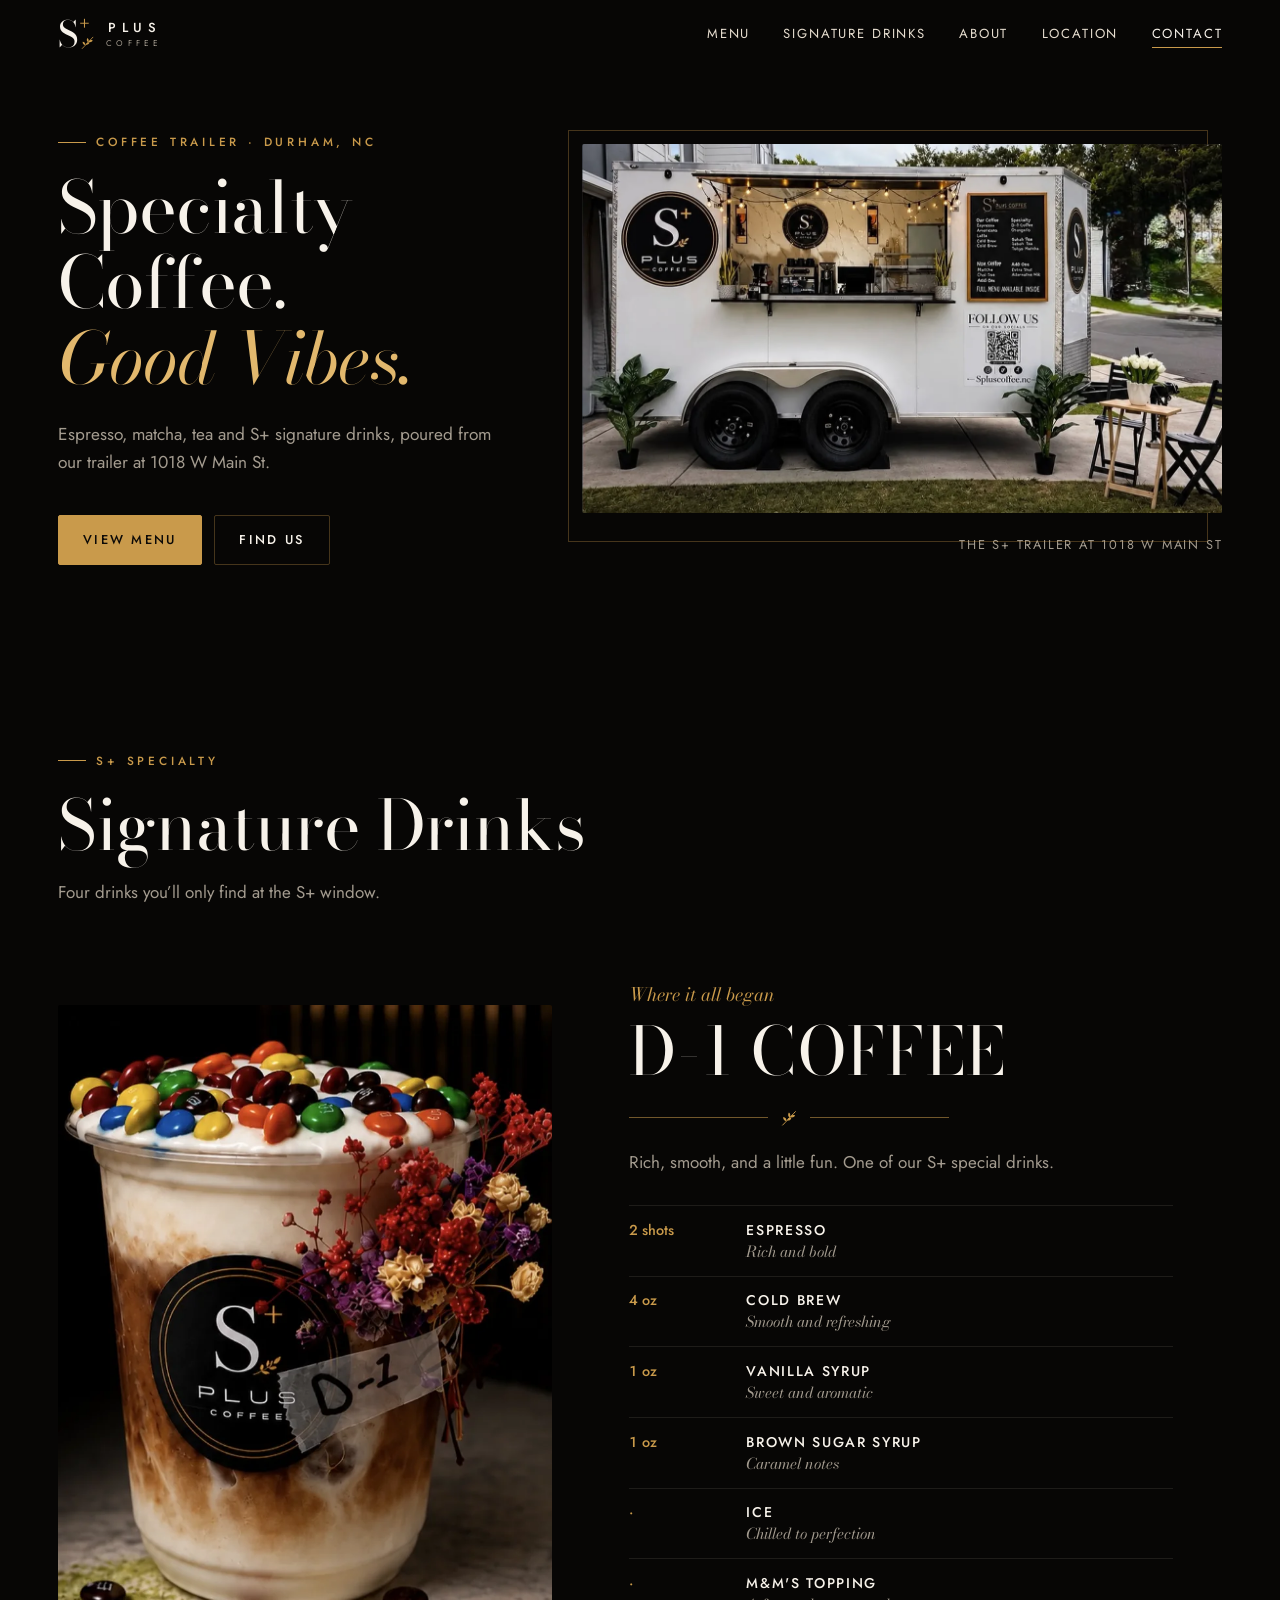
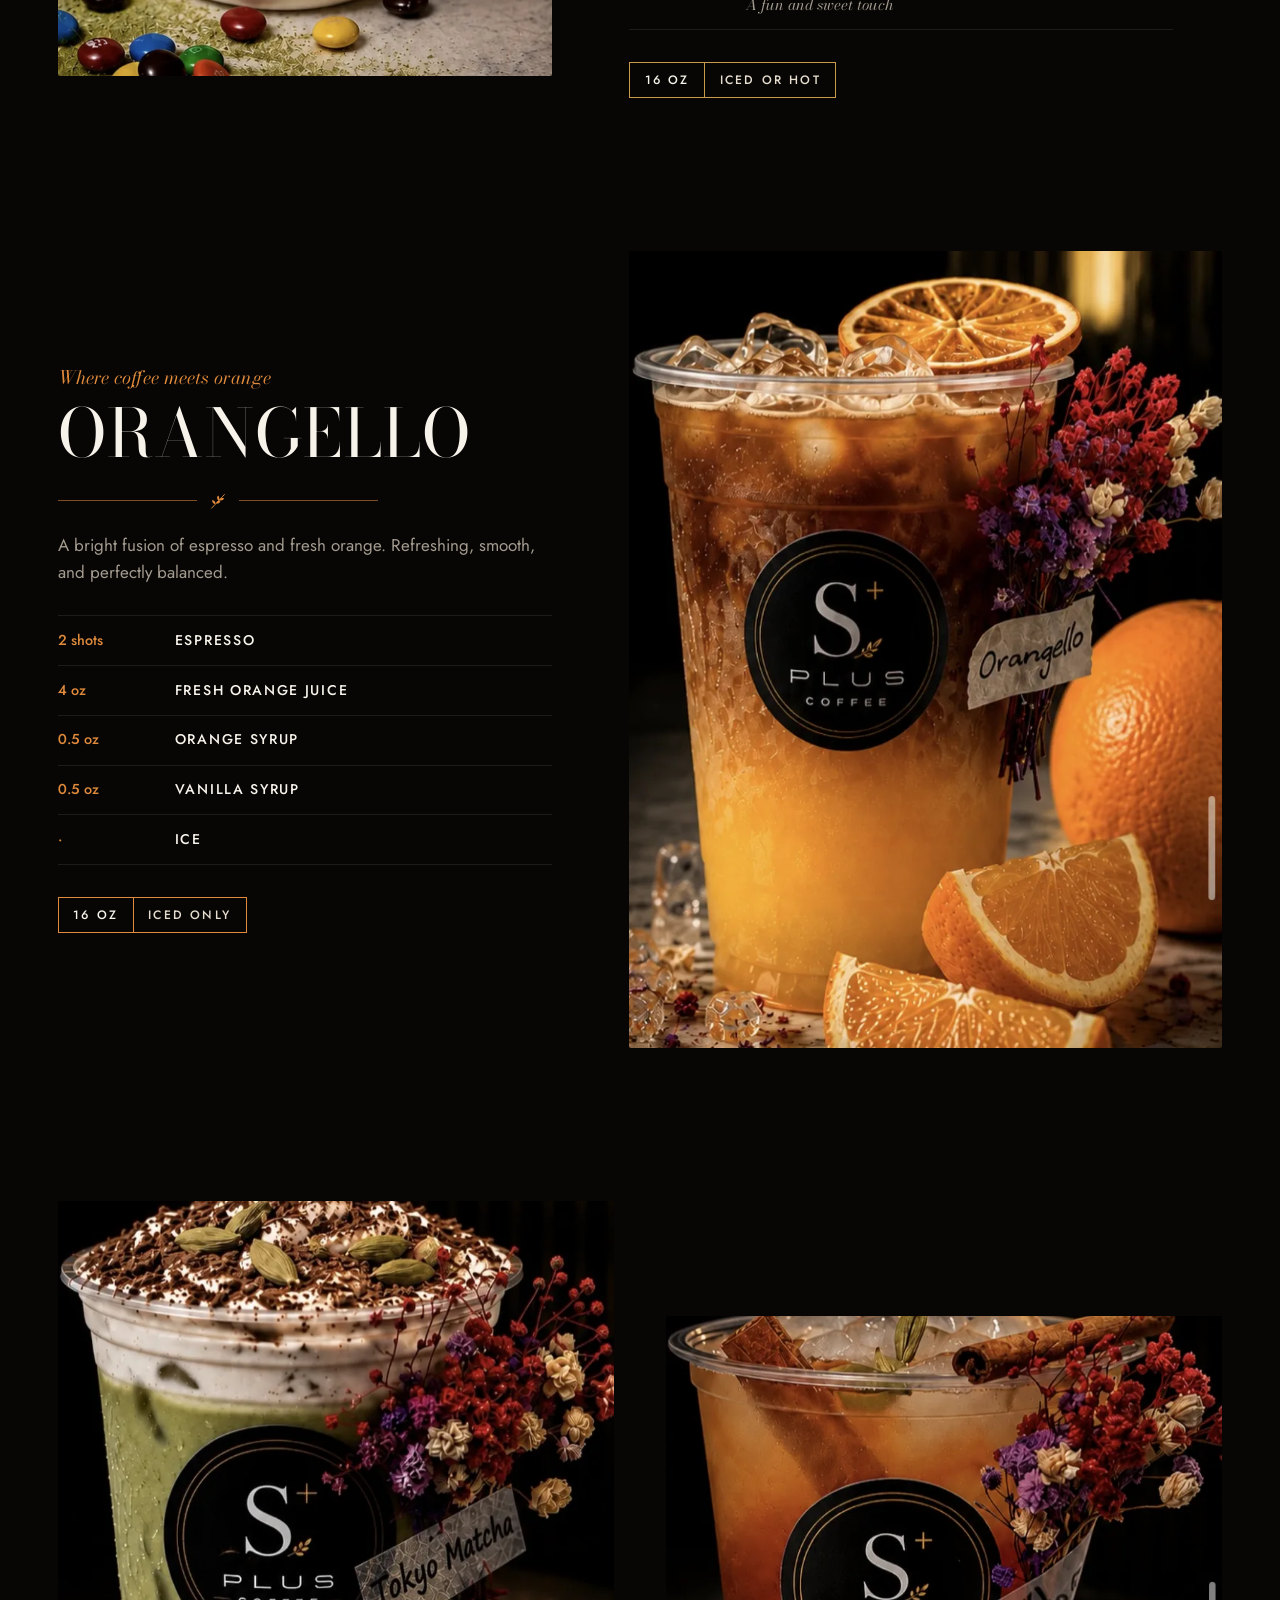
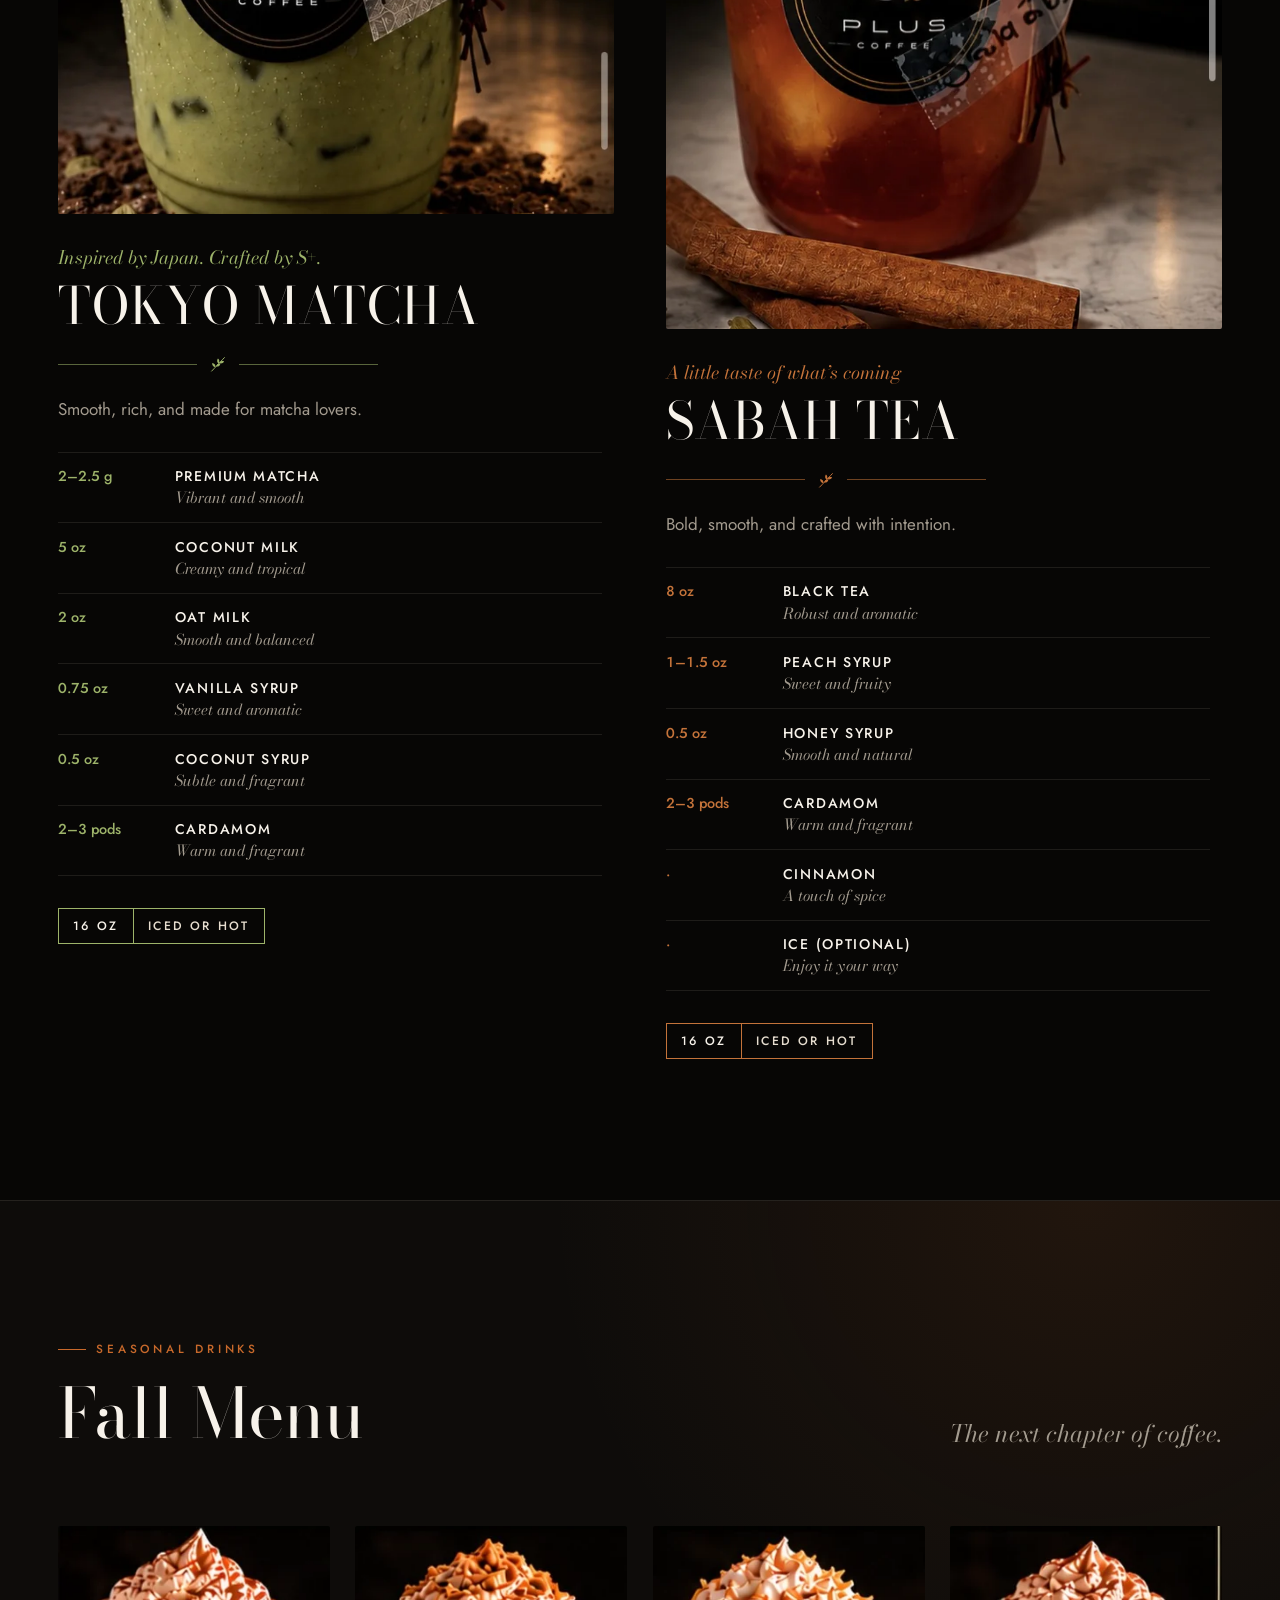
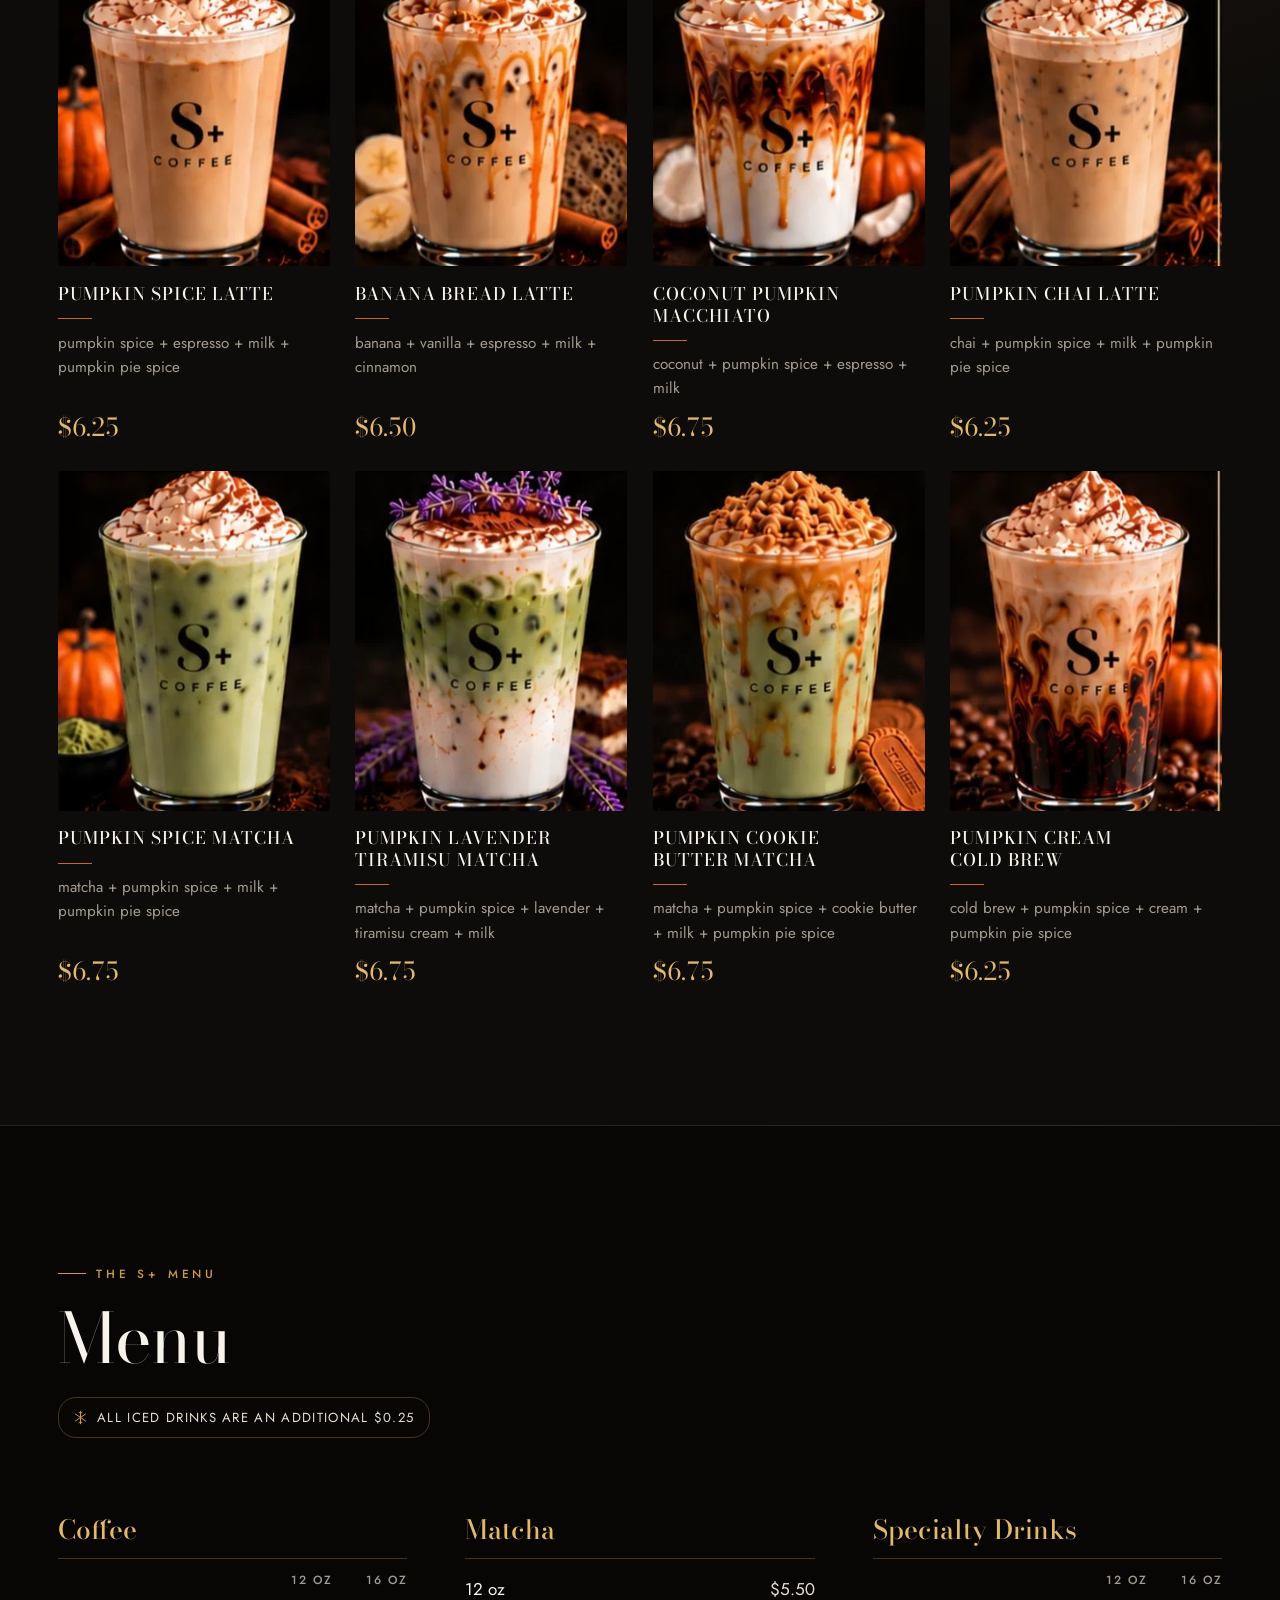
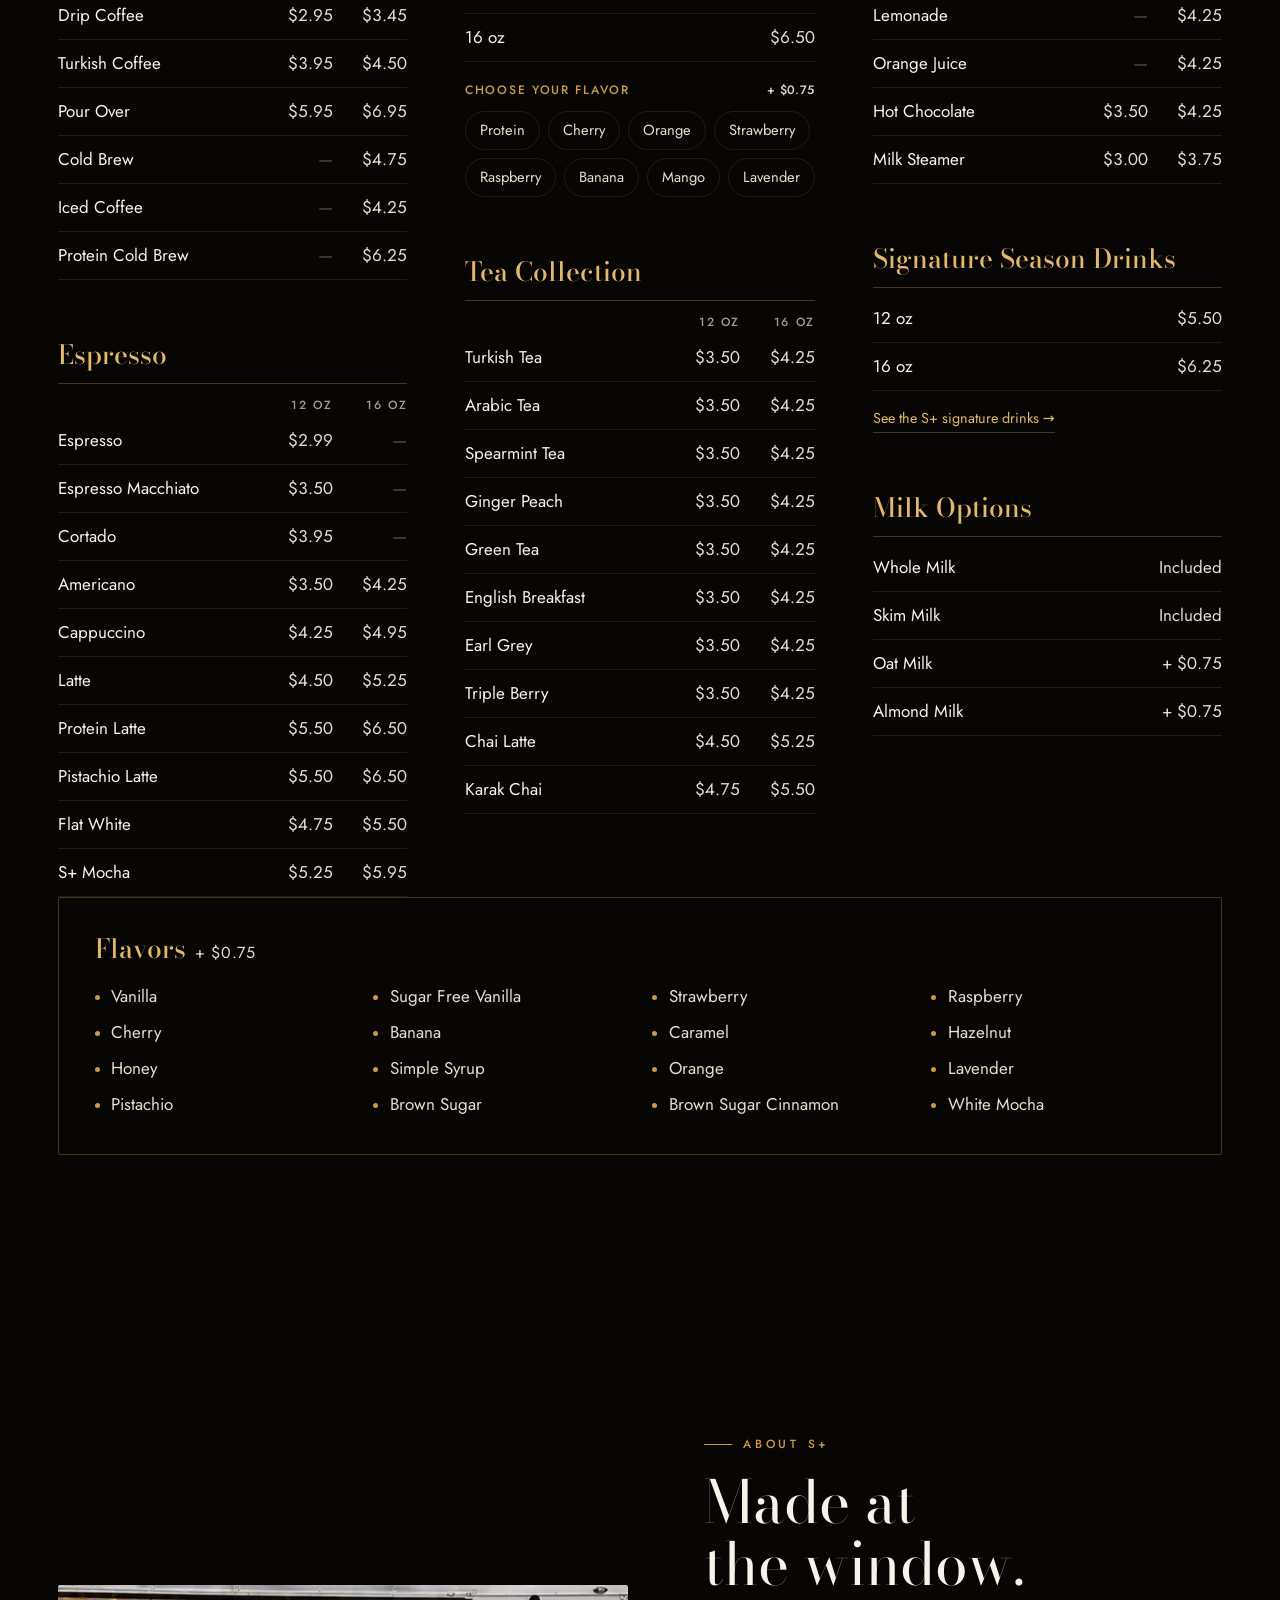
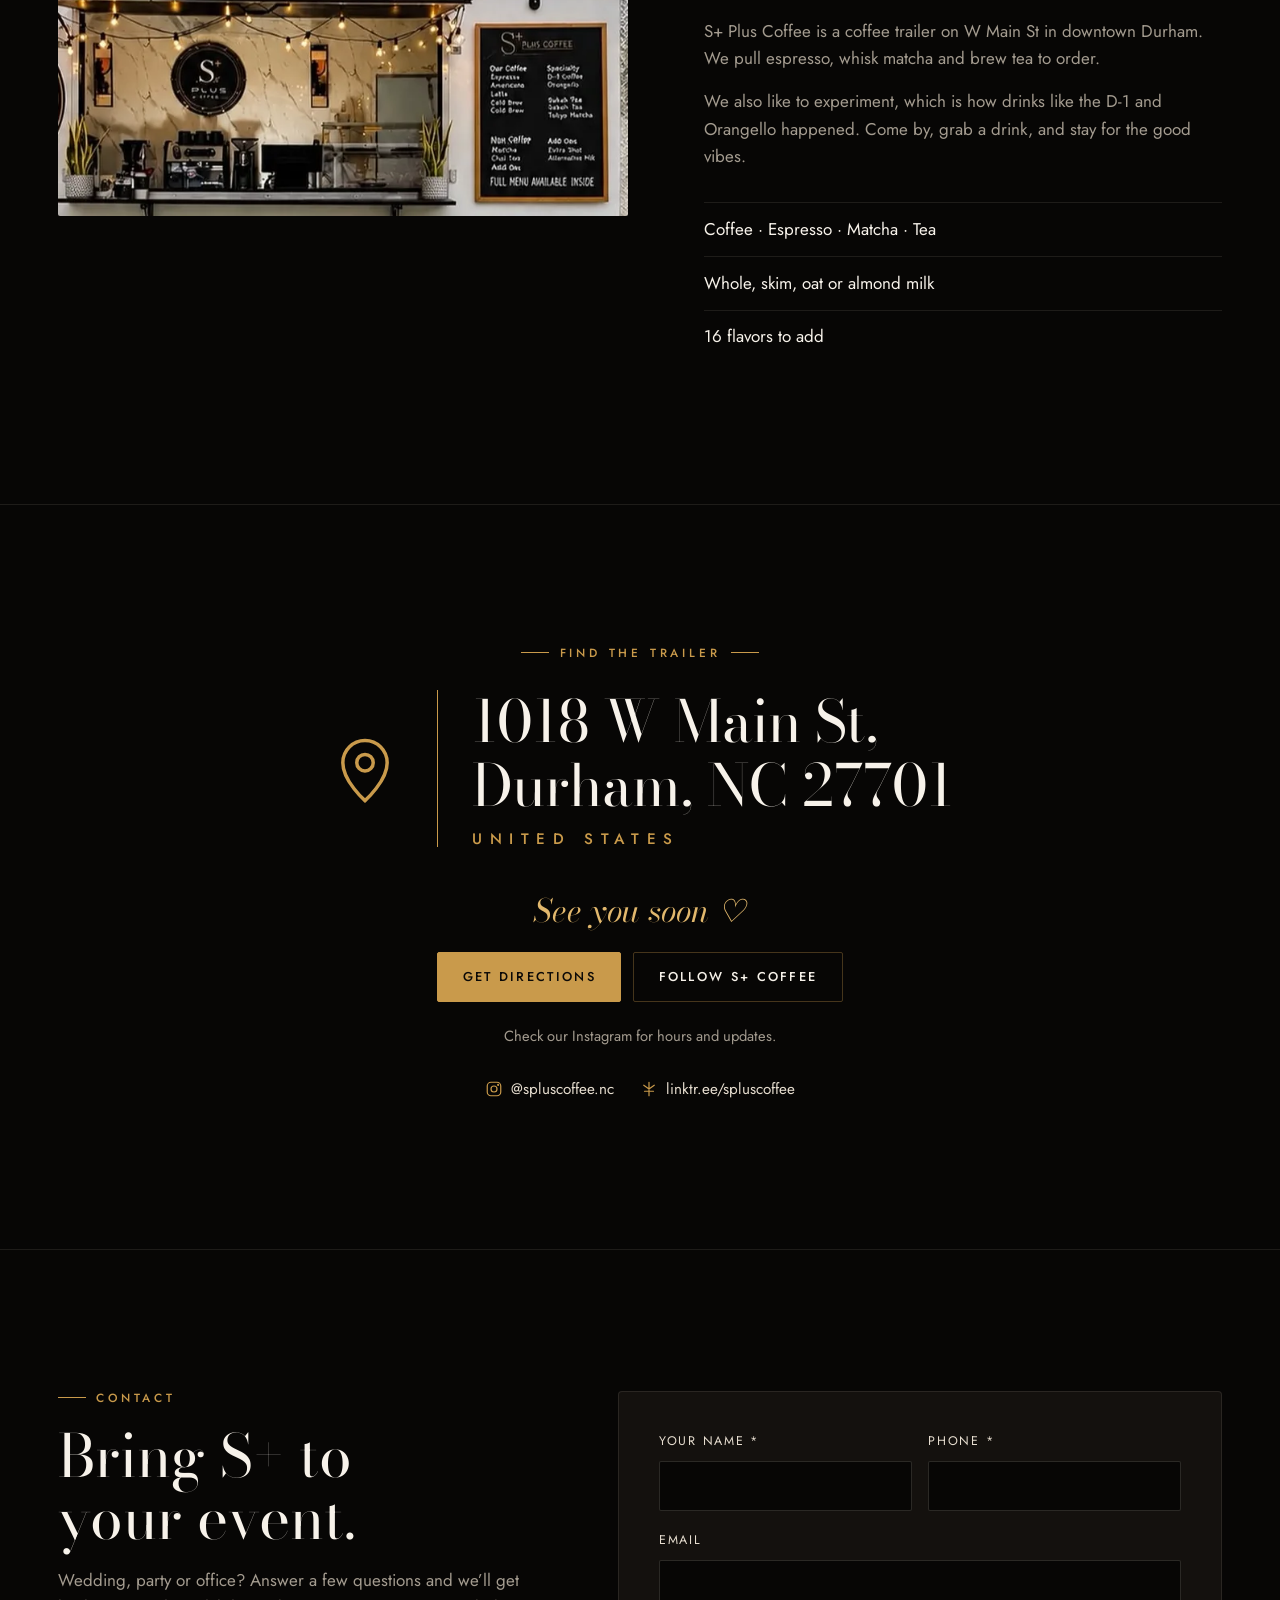
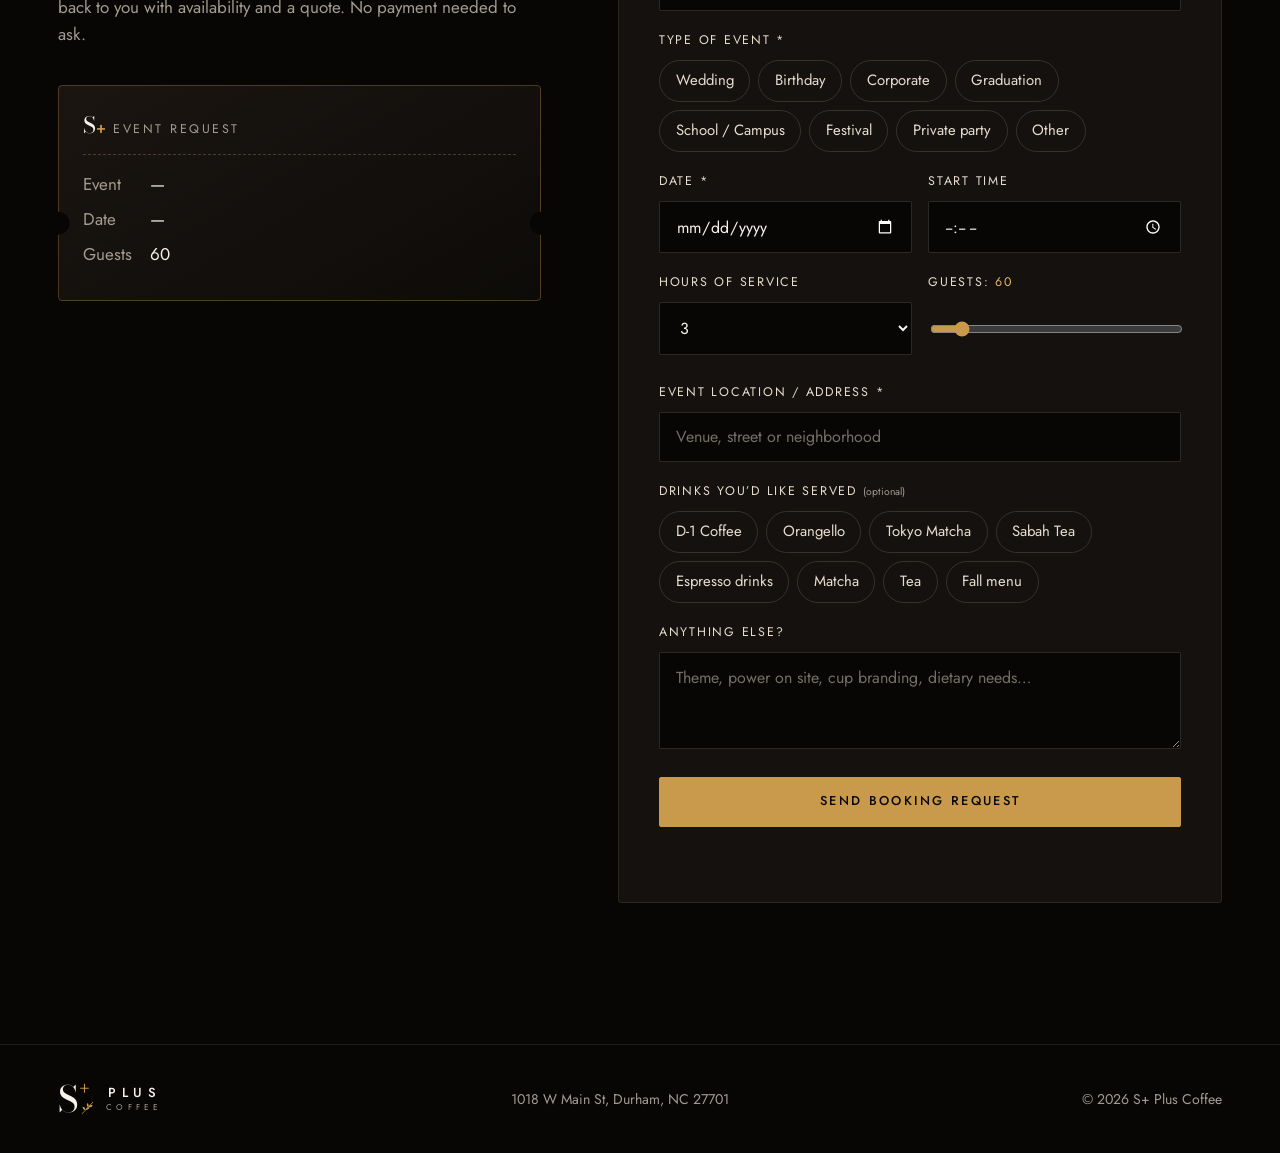
==== index.html @ cacea965 "Redesign around the real S+ brand: trailer photo, real menu and drinks - Replace the 3D truck with t" ====
<!doctype html>
<html lang="en">
<head>
  <meta charset="utf-8">
  <meta name="viewport" content="width=device-width, initial-scale=1, viewport-fit=cover">
  <title>S+ Plus Coffee</title>
  <meta name="description" content="S+ Plus Coffee: a specialty coffee trailer at 1018 W Main St, Durham, NC. Espresso, matcha, tea, S+ signature drinks and the Fall Menu.">
  <meta name="theme-color" content="#070605">
  <meta property="og:title" content="S+ Plus Coffee · Durham, NC">
  <meta property="og:description" content="Specialty coffee and good vibes from the S+ trailer at 1018 W Main St, Durham.">
  <meta property="og:image" content="assets/img/trailer.webp">
  <link rel="icon" href="assets/favicon.svg" type="image/svg+xml">
  <link rel="preconnect" href="https://fonts.googleapis.com">
  <link rel="preconnect" href="https://fonts.gstatic.com" crossorigin>
  <link href="https://fonts.googleapis.com/css2?family=Bodoni+Moda:ital,opsz,wght@0,6..96,400;0,6..96,500;0,6..96,600;1,6..96,400&family=Jost:wght@300;400;500;600&display=swap" rel="stylesheet">
  <link rel="preload" as="image" href="assets/img/trailer.webp" fetchpriority="high">
  <link rel="stylesheet" href="css/styles.css">
</head>
<body>
  <a class="skip" href="#menu">Skip to menu</a>

  <header class="nav" id="nav">
    <a class="logo" href="#top" aria-label="S+ Plus Coffee, back to top">
      <span class="logo-mark" aria-hidden="true">S<span class="logo-plus">+</span><svg class="logo-leaf" viewBox="0 0 24 24"><use href="#leaf"/></svg></span>
      <span class="logo-words" aria-hidden="true"><span class="logo-plusword">Plus</span><span class="logo-coffee">Coffee</span></span>
    </a>
    <nav class="nav-links" id="navLinks" aria-label="Main">
      <a href="#menu">Menu</a>
      <a href="#signature">Signature Drinks</a>
      <a href="#about">About</a>
      <a href="#location">Location</a>
      <a href="#contact">Contact</a>
    </nav>
    <button class="nav-toggle" id="navToggle" aria-label="Open navigation" aria-expanded="false" aria-controls="navLinks"><span></span><span></span></button>
  </header>

  <main id="top">
    <!-- HERO: the real S+ trailer -->
    <section class="hero">
      <div class="hero-copy">
        <p class="eyebrow">Coffee trailer · Durham, NC</p>
        <h1>Specialty Coffee.<br><em>Good Vibes.</em></h1>
        <p class="lede">Espresso, matcha, tea and S+ signature drinks, poured from our trailer at 1018 W Main St.</p>
        <div class="cta-row">
          <a class="btn btn-gold" href="#menu">View menu</a>
          <a class="btn btn-line" href="#location">Find us</a>
        </div>
      </div>
      <figure class="hero-media">
        <img src="assets/img/trailer.webp" width="1309" height="754" fetchpriority="high" decoding="async"
             alt="The white S+ Plus Coffee trailer with its serving window open, string lights, an espresso machine and a chalkboard menu">
        <figcaption>The S+ trailer at 1018 W Main St</figcaption>
      </figure>
    </section>

    <!-- SIGNATURE DRINKS -->
    <section class="section" id="signature">
      <header class="section-head">
        <p class="eyebrow">S+ specialty</p>
        <h2>Signature Drinks</h2>
        <p class="section-sub">Four drinks you’ll only find at the S+ window.</p>
      </header>
      <div class="features" id="signatureList"></div>
    </section>

    <!-- FALL MENU -->
    <section class="section section-fall" id="fall">
      <header class="section-head fall-head">
        <div>
          <p class="eyebrow" id="fallKicker"></p>
          <h2 id="fallTitle"></h2>
        </div>
        <p class="fall-line" id="fallLine"></p>
      </header>
      <div class="fall-grid" id="fallGrid"></div>
    </section>

    <!-- FULL MENU -->
    <section class="section" id="menu">
      <header class="section-head">
        <p class="eyebrow">The S+ menu</p>
        <h2>Menu</h2>
        <p class="menu-note" id="menuNote"></p>
      </header>
      <div class="menu-grid" id="menuGrid"></div>
      <div class="flavors" id="flavors"></div>
    </section>

    <!-- ABOUT -->
    <section class="section about" id="about">
      <figure class="about-media">
        <img src="assets/img/trailer-window.webp" width="708" height="287" loading="lazy" decoding="async"
             alt="Inside the S+ serving window: espresso machine, grinders and the chalkboard menu">
      </figure>
      <div class="about-copy">
        <p class="eyebrow">About S+</p>
        <h2>Made at the window.</h2>
        <p>S+ Plus Coffee is a coffee trailer on W Main St in downtown Durham. We pull espresso, whisk matcha and brew tea to order.</p>
        <p>We also like to experiment, which is how drinks like the D-1 and Orangello happened. Come by, grab a drink, and stay for the good vibes.</p>
        <ul class="about-facts">
          <li><b>Coffee · Espresso · Matcha · Tea</b></li>
          <li><b>Whole, skim, oat or almond milk</b></li>
          <li><b>16 flavors to add</b></li>
        </ul>
      </div>
    </section>

    <!-- LOCATION -->
    <section class="section location" id="location">
      <p class="eyebrow">Find the trailer</p>
      <div class="address-block">
        <svg class="pin" viewBox="0 0 24 24" aria-hidden="true"><path d="M12 22s7-6.2 7-12a7 7 0 1 0-14 0c0 5.8 7 12 7 12z"/><circle cx="12" cy="10" r="2.6"/></svg>
        <address>
          <span class="addr-street" id="addrStreet"></span>
          <span class="addr-city" id="addrCity"></span>
          <span class="addr-country" id="addrCountry"></span>
        </address>
      </div>
      <p class="see-you">See you soon <span aria-hidden="true">♡</span></p>
      <div class="cta-row cta-center">
        <a class="btn btn-gold" id="directionsBtn" href="#" target="_blank" rel="noopener">Get directions</a>
        <a class="btn btn-line" id="followBtn" href="#" target="_blank" rel="noopener">Follow S+ Coffee</a>
      </div>
      <p class="location-note">Check our Instagram for hours and updates.</p>
      <div class="socials" id="socials"></div>
    </section>

    <!-- CONTACT / EVENT BOOKING -->
    <section class="section" id="contact">
      <div class="book-wrap">
        <div class="book-intro">
          <p class="eyebrow">Contact</p>
          <h2>Bring S+ to your event.</h2>
          <p class="section-sub">Wedding, party or office? Answer a few questions and we’ll get back to you with availability and a quote. No payment needed to ask.</p>
          <div class="ticket" id="ticket" aria-live="polite">
            <div class="ticket-top"><span class="ticket-mark">S<span>+</span></span> Event request</div>
            <dl>
              <dt>Event</dt><dd data-t="type">—</dd>
              <dt>Date</dt><dd data-t="date">—</dd>
              <dt>Guests</dt><dd data-t="guests">—</dd>
            </dl>
            <div class="ticket-cups" data-t="cups"></div>
          </div>
        </div>

        <form class="book-form" id="bookForm" novalidate>
          <div class="field-row">
            <label class="field"><span>Your name *</span><input id="f-name" name="name" required autocomplete="name"></label>
            <label class="field"><span>Phone *</span><input id="f-phone" name="phone" type="tel" required autocomplete="tel"></label>
          </div>
          <label class="field"><span>Email</span><input id="f-email" name="email" type="email" autocomplete="email"></label>

          <fieldset class="field">
            <legend>Type of event *</legend>
            <div class="chips" id="eventTypes"></div>
          </fieldset>

          <div class="field-row">
            <label class="field"><span>Date *</span><input id="f-date" name="date" type="date" required></label>
            <label class="field"><span>Start time</span><input id="f-time" name="time" type="time"></label>
          </div>
          <div class="field-row">
            <label class="field"><span>Hours of service</span>
              <select id="f-hours" name="hours"><option>2</option><option selected>3</option><option>4</option><option>5+</option></select>
            </label>
            <label class="field"><span>Guests: <output id="guestsOut">60</output></span>
              <input name="guests" type="range" min="10" max="500" step="10" value="60" id="guests">
            </label>
          </div>
          <label class="field"><span>Event location / address *</span><input id="f-location" name="location" required placeholder="Venue, street or neighborhood"></label>

          <fieldset class="field">
            <legend>Drinks you’d like served <small>(optional)</small></legend>
            <div class="chips" id="drinkChips"></div>
          </fieldset>

          <label class="field"><span>Anything else?</span><textarea id="f-notes" name="notes" rows="3" placeholder="Theme, power on site, cup branding, dietary needs…"></textarea></label>

          <button class="btn btn-gold btn-wide" type="submit" id="submitBtn">Send booking request</button>
          <p class="form-note" id="formNote"></p>
        </form>
      </div>
    </section>
  </main>

  <footer class="footer">
    <a class="logo" href="#top" aria-label="S+ Plus Coffee, back to top">
      <span class="logo-mark" aria-hidden="true">S<span class="logo-plus">+</span><svg class="logo-leaf" viewBox="0 0 24 24"><use href="#leaf"/></svg></span>
      <span class="logo-words" aria-hidden="true"><span class="logo-plusword">Plus</span><span class="logo-coffee">Coffee</span></span>
    </a>
    <p id="footerAddr"></p>
    <p>© <span id="year"></span> S+ Plus Coffee</p>
  </footer>

  <!-- Shared leaf sprig used by the logo -->
  <svg width="0" height="0" style="position:absolute" aria-hidden="true">
    <symbol id="leaf" viewBox="0 0 24 24">
      <path d="M3.5 21.5C8 17 12 12.5 20.5 3.5" fill="none" stroke="currentColor" stroke-width="1.3" stroke-linecap="round"/>
      <path d="M8.6 16.2c-3.1-.4-4.6-2.9-4.4-5.6 2.9.2 4.6 2.6 4.4 5.6z"/>
      <path d="M9.4 15.4c.6-3 3.2-4.3 5.8-3.8-.5 2.8-3 4.3-5.8 3.8z"/>
      <path d="M12.8 11.6c-2.4-1.9-2.5-4.8-.9-6.9 2.2 1.7 2.5 4.6.9 6.9z"/>
      <path d="M13.6 10.8c1.4-2.7 4.3-3.3 6.6-2.1-1.3 2.5-4.2 3.3-6.6 2.1z"/>
    </symbol>
  </svg>

  <script type="module" src="js/app.js"></script>
</body>
</html>
---- css/styles.css ----
/* S+ Plus Coffee
   Layout: dark editorial one-pager. The real trailer leads; drinks get big, asymmetric
   photo moments; the menu is a scannable three-column price list. Gold is for details only. */
:root {
  --bg: #070605;
  --bg-2: #0e0c0a;
  --card: #14110e;
  --gold: #c99a4b;
  --gold-hi: #e2b86d;
  --bronze: #a87332;
  --text: #f7f2ea;
  --text-2: #e6ddcf;
  --muted: #a39b8f;
  --line: rgba(201, 154, 75, 0.32);
  --line-soft: rgba(230, 221, 207, 0.1);
  --pumpkin: #c8692b;
  --on-gold: #0b0907;
  --danger: #e0806b;
  --ok: #9fc28a;

  --display: "Bodoni Moda", "Didot", "Bodoni 72", Georgia, serif;
  --sans: "Jost", "Futura", "Avenir Next", system-ui, sans-serif;

  --gutter: max(16px, 4.5vw);
  --max: 1240px;
  --ease: cubic-bezier(.2, .7, .2, 1);
  color-scheme: dark;
}

* { box-sizing: border-box; }
html { scroll-behavior: smooth; scroll-padding-top: 76px; -webkit-text-size-adjust: 100%; }
body {
  margin: 0;
  background: var(--bg);
  color: var(--text-2);
  font: 400 1.0625rem/1.6 var(--sans);
  -webkit-font-smoothing: antialiased;
  overflow-x: hidden;
}
img { display: block; max-width: 100%; height: auto; }
a { color: inherit; }
h1, h2, h3 { color: var(--text); font-family: var(--display); font-weight: 400; line-height: 1.05; margin: 0; text-wrap: balance; }
p { margin: 0; }
:focus-visible { outline: 2px solid var(--gold-hi); outline-offset: 3px; }

.skip { position: absolute; left: -999px; top: 8px; z-index: 100; background: var(--gold); color: var(--on-gold); padding: .6em 1em; }
.skip:focus { left: 8px; }

.eyebrow {
  display: flex; align-items: center; gap: .9em;
  font: 500 .74rem/1.2 var(--sans); letter-spacing: .32em; text-transform: uppercase; color: var(--gold);
  margin-bottom: 1.3rem;
}
.eyebrow::before { content: ""; width: 28px; height: 1px; background: currentColor; flex: none; }

/* ── Buttons ─────────────────────────────────── */
.btn {
  display: inline-flex; align-items: center; justify-content: center; min-height: 50px;
  padding: .9em 1.9em; border-radius: 2px; text-decoration: none; cursor: pointer;
  font: 500 .8rem/1 var(--sans); letter-spacing: .18em; text-transform: uppercase;
  transition: background .3s, color .3s, border-color .3s, transform .3s var(--ease);
}
.btn-gold { background: var(--gold); color: var(--on-gold); border: 1px solid var(--gold); }
.btn-gold:hover { background: var(--gold-hi); border-color: var(--gold-hi); transform: translateY(-1px); }
.btn-line { background: transparent; color: var(--text); border: 1px solid var(--line); }
.btn-line:hover { border-color: var(--gold); background: rgba(201, 154, 75, .08); transform: translateY(-1px); }
.btn-wide { width: 100%; }
.btn[disabled] { opacity: .6; cursor: wait; }
.cta-row { display: flex; flex-wrap: wrap; gap: 12px; }

/* ── Logo (rebuilt from the S+ mark: Didone S, gold +, leaf sprig, spaced PLUS / COFFEE) ── */
.logo { display: inline-flex; align-items: center; gap: 1.5rem; text-decoration: none; color: var(--text); }
.logo-mark { position: relative; font: 500 2.25rem/1 var(--display); padding-right: .1em; }
.logo-plus { position: absolute; top: -.18em; right: -.42em; font: 300 .52em/1 var(--sans); color: var(--gold); }
.logo-leaf { position: absolute; right: -.36em; bottom: .04em; width: .42em; height: .42em; fill: var(--gold); color: var(--gold); }
.logo-words { display: flex; flex-direction: column; align-items: center; gap: .3em; }
.logo-plusword { font: 500 .82rem/1 var(--sans); letter-spacing: .42em; margin-right: -.42em; text-transform: uppercase; }
.logo-coffee { display: flex; align-items: center; gap: .5em; font: 400 .52rem/1 var(--sans); letter-spacing: .5em; margin-right: -.5em; text-transform: uppercase; color: var(--muted); }

/* ── Nav ─────────────────────────────────────── */
.nav {
  position: fixed; inset: 0 0 auto; z-index: 50;
  display: flex; align-items: center; justify-content: space-between; gap: 24px;
  padding: calc(16px + env(safe-area-inset-top, 0px)) var(--gutter) 16px;
  transition: background .4s, padding .4s, border-color .4s;
  border-bottom: 1px solid transparent;
}
.nav.scrolled { background: rgba(7, 6, 5, .9); backdrop-filter: blur(12px); -webkit-backdrop-filter: blur(12px); border-color: var(--line-soft); padding-bottom: 12px; padding-top: calc(12px + env(safe-area-inset-top, 0px)); }
.nav-links { display: flex; align-items: center; gap: clamp(18px, 2.6vw, 38px); }
.nav-links a {
  position: relative; text-decoration: none; font: 400 .82rem/1 var(--sans); letter-spacing: .14em; text-transform: uppercase; color: var(--text-2);
  padding: .6em 0;
}
.nav-links a::after { content: ""; position: absolute; left: 0; right: 0; bottom: 0; height: 1px; background: var(--gold); transform: scaleX(0); transform-origin: left; transition: transform .45s var(--ease); }
.nav-links a:hover, .nav-links a.active { color: var(--text); }
.nav-links a:hover::after, .nav-links a.active::after { transform: scaleX(1); }
.nav-toggle { display: none; position: relative; z-index: 2; width: 44px; height: 44px; background: none; border: 0; cursor: pointer; padding: 10px; }
.nav-toggle span { display: block; height: 1px; background: var(--text); transition: transform .35s var(--ease); }
.nav-toggle span + span { margin-top: 8px; }

@media (max-width: 860px) {
  .nav-toggle { display: block; }
  .nav-links {
    position: fixed; inset: 0; flex-direction: column; justify-content: center; gap: 6px;
    background: var(--bg); opacity: 0; visibility: hidden; transition: opacity .35s, visibility .35s;
  }
  .nav-links.open { opacity: 1; visibility: visible; }
  .nav-links a { font: 400 clamp(1.8rem, 8vw, 2.4rem)/1.2 var(--display); letter-spacing: 0; text-transform: none; padding: .35em 0; }
  .nav-toggle[aria-expanded="true"] span:first-child { transform: translateY(4.5px) rotate(45deg); }
  .nav-toggle[aria-expanded="true"] span:last-child { transform: translateY(-4.5px) rotate(-45deg); }
}

/* ── Hero ────────────────────────────────────── */
.hero {
  display: grid; grid-template-columns: minmax(0, .9fr) minmax(0, 1.25fr); align-items: center; gap: clamp(36px, 5vw, 80px);
  max-width: 1360px; margin: 0 auto;
  padding: clamp(120px, 15vh, 170px) var(--gutter) clamp(24px, 4vw, 48px);
}
.hero h1 { font-size: clamp(2.7rem, 5.6vw, 5.2rem); letter-spacing: -.01em; }
.hero h1 em { color: var(--gold-hi); }
.lede { margin: 1.6rem 0 2.4rem; max-width: 30em; color: var(--muted); font-size: 1.08rem; }
.hero-media { position: relative; margin: 0; }
.hero-media::before {
  content: ""; position: absolute; inset: -14px 14px 14px -14px; border: 1px solid var(--line); pointer-events: none;
}
.hero-media img { position: relative; width: 100%; aspect-ratio: 1309 / 754; object-fit: cover; border-radius: 2px; }
.hero-media figcaption { margin-top: 1.4rem; font-size: .8rem; letter-spacing: .14em; text-transform: uppercase; color: var(--muted); text-align: right; }

@media (max-width: 900px) {
  .hero { grid-template-columns: 1fr; padding-top: 112px; }
  .hero-media::before { display: none; }
  .hero-media figcaption { text-align: left; }
}

/* ── Sections ────────────────────────────────── */
.section { max-width: calc(var(--max) + 2 * var(--gutter)); margin: 0 auto; padding: clamp(84px, 11vw, 150px) var(--gutter); }
.section-head { max-width: 760px; margin-bottom: clamp(44px, 6vw, 80px); }
.section-head h2 { font-size: clamp(2.5rem, 5.4vw, 4.4rem); }
.section-sub { margin-top: 1.1rem; color: var(--muted); max-width: 36em; }

/* Leaf divider, as on the S+ drink posts */
.divider { display: flex; align-items: center; gap: 12px; color: var(--accent, var(--gold)); margin: 1.4rem 0; max-width: 320px; }
.divider::before, .divider::after { content: ""; flex: 1; height: 1px; background: currentColor; opacity: .55; }
.divider svg { width: 18px; height: 18px; fill: currentColor; }

/* ── Signature drinks ────────────────────────── */
.features { display: grid; gap: clamp(90px, 12vw, 160px); }
.feature { display: grid; grid-template-columns: minmax(0, 5fr) minmax(0, 6fr); gap: clamp(32px, 6vw, 96px); align-items: center; }
.feature.flip .feature-media { order: 2; }
.feature-media { position: relative; margin: 0; overflow: hidden; border-radius: 2px; background: var(--card); }
.feature-media img { width: 100%; height: 100%; object-fit: cover; transition: transform 1.4s var(--ease); }
.feature-media:hover img { transform: scale(1.04); }
.feature-kicker { font: italic 400 1.15rem/1.3 var(--display); color: var(--accent); }
.feature h3 { margin-top: .6rem; font-size: clamp(2.5rem, 5.2vw, 4.4rem); text-transform: uppercase; letter-spacing: .02em; font-weight: 400; }
.feature-blurb { color: var(--muted); max-width: 30em; }
.serve {
  display: inline-flex; align-items: stretch; margin-top: 2rem; border: 1px solid var(--accent);
  font: 500 .76rem/1 var(--sans); letter-spacing: .18em; text-transform: uppercase; color: var(--text);
}
.serve span { padding: .9em 1.2em; }
.serve span + span { border-left: 1px solid var(--accent); color: var(--text-2); }

.ingredients { list-style: none; padding: 0; margin: 1.8rem 0 0; max-width: 34rem; }
.ingredients li { display: grid; grid-template-columns: 6.2rem minmax(0, 1fr); gap: 4px 18px; padding: .85rem 0; border-bottom: 1px solid var(--line-soft); }
.ingredients li:first-child { border-top: 1px solid var(--line-soft); }
.ing-amt { font: 500 .9rem/1.5 var(--sans); color: var(--accent); font-variant-numeric: tabular-nums; }
.ing-name { font: 500 .88rem/1.5 var(--sans); letter-spacing: .12em; text-transform: uppercase; color: var(--text); }
.ing-note { display: block; font: italic 400 .95rem/1.4 var(--display); letter-spacing: 0; text-transform: none; color: var(--muted); }

/* The last two drinks pair up as tall cards */
.feature-pair { display: grid; grid-template-columns: 1fr 1fr; gap: clamp(28px, 4vw, 64px); align-items: start; }
.feature-pair .feature { grid-template-columns: 1fr; gap: 32px; }
.feature-pair .feature:nth-child(2) { margin-top: clamp(0px, 9vw, 140px); }
.feature-pair .feature-media img { aspect-ratio: 4 / 4.4; }
.feature-pair h3 { font-size: clamp(2.2rem, 4vw, 3.4rem); }

@media (max-width: 820px) {
  .feature, .feature-pair { grid-template-columns: 1fr; }
  .feature.flip .feature-media { order: 0; }
  .feature-pair .feature:nth-child(2) { margin-top: 56px; }
  .feature-media img, .feature-pair .feature-media img { aspect-ratio: 4 / 4.6; max-height: 78svh; }
  .feature-pair { gap: 0; }
  .features { gap: 96px; }
}

/* ── Fall menu ───────────────────────────────── */
.section-fall {
  max-width: none;
  padding-inline: max(var(--gutter), calc((100vw - var(--max)) / 2));
  background:
    radial-gradient(60% 50% at 85% 0%, rgba(200, 105, 43, .1), transparent 70%),
    var(--bg-2);
  border-block: 1px solid var(--line-soft);
}
.fall-head { display: flex; flex-wrap: wrap; align-items: end; justify-content: space-between; gap: 18px 40px; max-width: none; }
.fall-head .eyebrow { color: var(--pumpkin); }
.fall-line { font: italic 400 clamp(1.15rem, 2vw, 1.5rem)/1.3 var(--display); color: var(--muted); }
.fall-grid { display: grid; grid-template-columns: repeat(4, minmax(0, 1fr)); gap: clamp(18px, 2.4vw, 32px) clamp(16px, 2vw, 28px); }
.fall-card { display: flex; flex-direction: column; }
.fall-media { margin: 0; overflow: hidden; border-radius: 2px; background: var(--card); aspect-ratio: 4 / 5; }
.fall-media img { width: 100%; height: 100%; object-fit: cover; object-position: 50% 45%; transition: transform 1.4s var(--ease); }
.fall-card:hover .fall-media img { transform: scale(1.05); }
.fall-body { display: flex; flex-direction: column; flex: 1; padding-top: 1.1rem; }
.fall-card h3 { font: 500 1.08rem/1.25 var(--display); letter-spacing: .06em; text-transform: uppercase; }
.fall-card h3::after { content: ""; display: block; width: 34px; height: 1px; background: var(--pumpkin); margin: .8rem 0 .7rem; }
.fall-recipe { font-size: .95rem; color: var(--muted); }
.fall-price { margin-top: auto; padding-top: .9rem; font: 400 1.55rem/1 var(--display); color: var(--gold-hi); font-variant-numeric: tabular-nums; }

@media (max-width: 980px) { .fall-grid { grid-template-columns: repeat(2, minmax(0, 1fr)); } }
@media (max-width: 560px) {
  .fall-grid { grid-template-columns: 1fr; gap: 0; }
  .fall-card { flex-direction: row; gap: 16px; padding: 16px 0; border-bottom: 1px solid var(--line-soft); }
  .fall-card:first-child { border-top: 1px solid var(--line-soft); }
  .fall-media { flex: none; width: 36%; max-width: 150px; align-self: flex-start; }
  .fall-body { padding-top: 0; }
  .fall-card h3 { font-size: 1rem; }
  .fall-price { font-size: 1.35rem; }
}

/* ── Full menu ───────────────────────────────── */
.menu-note {
  display: inline-flex; align-items: center; gap: .7em; margin-top: 1.4rem;
  padding: .7em 1.1em; border: 1px solid var(--line); border-radius: 18px;
  font-size: .82rem; letter-spacing: .1em; text-transform: uppercase; color: var(--text-2);
}
.menu-note svg { width: 15px; height: 15px; stroke: var(--gold); fill: none; flex: none; }
.menu-grid { columns: 3; column-gap: clamp(32px, 4.5vw, 64px); }
.menu-cat { break-inside: avoid; margin-bottom: clamp(40px, 5vw, 60px); }
.menu-cat h3 { font: 500 1.65rem/1.1 var(--display); color: var(--gold-hi); padding-bottom: .9rem; border-bottom: 1px solid var(--line); }
.price-table { width: 100%; border-collapse: collapse; font-variant-numeric: tabular-nums; }
.price-table th { padding: .9rem 0 .4rem; font: 500 .74rem/1 var(--sans); letter-spacing: .14em; text-transform: uppercase; color: var(--muted); text-align: right; }
.price-table th:first-child { text-align: left; }
.price-table td { padding: .62rem 0; border-bottom: 1px solid var(--line-soft); vertical-align: baseline; }
.price-table td:first-child { color: var(--text); padding-right: 12px; }
.price-table .p { width: 4.4em; text-align: right; color: var(--text-2); white-space: nowrap; }
.price-table .na { color: rgba(163, 155, 143, .5); }
.flat-list { list-style: none; padding: 0; margin: 0; }
.flat-list li { display: flex; justify-content: space-between; gap: 16px; padding: .62rem 0; border-bottom: 1px solid var(--line-soft); }
.flat-list li span:first-child { color: var(--text); }
.flat-list li span:last-child { color: var(--text-2); font-variant-numeric: tabular-nums; white-space: nowrap; }
.menu-cat .flat-list:first-child, .menu-cat h3 + .flat-list { margin-top: .4rem; }
.choices { margin-top: 1.3rem; }
.choices-head { display: flex; justify-content: space-between; gap: 12px; font: 500 .76rem/1.3 var(--sans); letter-spacing: .14em; text-transform: uppercase; color: var(--gold); margin-bottom: .8rem; }
.choices-head span:last-child { color: var(--text-2); letter-spacing: .04em; }
.pill-list { list-style: none; display: flex; flex-wrap: wrap; gap: 8px; padding: 0; margin: 0; }
.pill-list li { padding: .45em .95em; border: 1px solid var(--line-soft); border-radius: 999px; font-size: .92rem; color: var(--text-2); }
.cat-link { display: inline-block; margin-top: 1rem; font-size: .9rem; color: var(--gold-hi); text-decoration: none; border-bottom: 1px solid var(--line); padding-bottom: 2px; }
.cat-link:hover { border-color: var(--gold-hi); }

.flavors { border: 1px solid var(--line); padding: clamp(22px, 3vw, 36px); border-radius: 2px; }
.flavors h3 { font: 500 1.65rem/1.1 var(--display); color: var(--gold-hi); }
.flavors h3 span { font: 400 1rem var(--sans); color: var(--text-2); margin-left: .6em; letter-spacing: .04em; }
.flavor-list { list-style: none; padding: 0; margin: 1.2rem 0 0; display: grid; grid-template-columns: repeat(4, minmax(0, 1fr)); gap: .55rem 24px; }
.flavor-list li { display: flex; align-items: baseline; gap: .7em; color: var(--text-2); }
.flavor-list li::before { content: ""; width: 5px; height: 5px; border-radius: 50%; background: var(--gold); flex: none; transform: translateY(-2px); }

@media (max-width: 1020px) { .menu-grid { columns: 2; } }
@media (max-width: 680px) {
  .menu-grid { columns: 1; }
  .flavor-list { grid-template-columns: repeat(2, minmax(0, 1fr)); }
}

/* ── About ───────────────────────────────────── */
.about { display: grid; grid-template-columns: minmax(0, 1.1fr) minmax(0, 1fr); gap: clamp(36px, 6vw, 96px); align-items: center; }
.about-media { margin: 0; overflow: hidden; border-radius: 2px; }
.about-media img { width: 100%; aspect-ratio: 708 / 287; object-fit: cover; transition: transform 1.4s var(--ease); }
.about-media:hover img { transform: scale(1.03); }
.about h2 { font-size: clamp(2.3rem, 4.6vw, 3.8rem); margin-bottom: 1.4rem; }
.about-copy p + p { margin-top: 1rem; }
.about-copy > p:not(.eyebrow) { color: var(--muted); max-width: 32em; }
.about-facts { list-style: none; padding: 0; margin: 2rem 0 0; display: grid; gap: 0; }
.about-facts li { padding: .8rem 0; border-top: 1px solid var(--line-soft); }
.about-facts b { font-weight: 400; color: var(--text); }
@media (max-width: 860px) { .about { grid-template-columns: 1fr; } }

/* ── Location ────────────────────────────────── */
.location { text-align: center; display: flex; flex-direction: column; align-items: center; border-top: 1px solid var(--line-soft); }
.location .eyebrow::after { content: ""; width: 28px; height: 1px; background: currentColor; }
.address-block { display: flex; align-items: center; gap: clamp(18px, 3vw, 34px); text-align: left; margin-top: .6rem; }
.pin { flex: none; width: clamp(46px, 7vw, 76px); height: auto; fill: none; stroke: var(--gold); stroke-width: 1.1; }
.address-block address { font-style: normal; border-left: 1px solid var(--gold); padding-left: clamp(18px, 3vw, 34px); display: flex; flex-direction: column; }
.addr-street, .addr-city { font: 400 clamp(1.9rem, 5.2vw, 3.6rem)/1.1 var(--display); color: var(--text); }
.addr-country { margin-top: .9rem; font: 500 clamp(.72rem, 1.6vw, .95rem)/1 var(--sans); letter-spacing: .5em; text-transform: uppercase; color: var(--gold); }
.see-you { margin: clamp(30px, 5vw, 48px) 0 1.6rem; font: italic 400 clamp(1.5rem, 3vw, 2rem)/1 var(--display); color: var(--gold-hi); }
.cta-center { justify-content: center; }
.location-note { margin-top: 1.4rem; font-size: .92rem; color: var(--muted); }
.socials { display: flex; flex-wrap: wrap; justify-content: center; gap: 10px 26px; margin-top: 1.4rem; }
.socials a { display: inline-flex; align-items: center; gap: .55em; color: var(--text-2); text-decoration: none; font-size: .95rem; padding: .4em 0; border-bottom: 1px solid transparent; transition: border-color .3s, color .3s; }
.socials a:hover { color: var(--text); border-color: var(--gold); }
.socials svg { width: 18px; height: 18px; stroke: var(--gold); fill: none; stroke-width: 1.6; }

/* ── Contact / booking ───────────────────────── */
#contact { border-top: 1px solid var(--line-soft); }
.book-wrap { display: grid; grid-template-columns: minmax(0, 1fr) minmax(0, 1.25fr); gap: clamp(36px, 6vw, 88px); align-items: start; }
.book-intro { position: sticky; top: 110px; }
.book-intro h2 { font-size: clamp(2.3rem, 4.6vw, 3.8rem); }
@media (max-width: 900px) { .book-wrap { grid-template-columns: 1fr; } .book-intro { position: static; } }

.ticket {
  margin-top: 36px; padding: 22px 24px; border: 1px solid var(--line); border-radius: 4px;
  background: linear-gradient(150deg, #1a1511, #0d0b09);
  -webkit-mask: radial-gradient(circle at 0 64%, transparent 11px, #000 12px) left / 51% 100% no-repeat,
                radial-gradient(circle at 100% 64%, transparent 11px, #000 12px) right / 51% 100% no-repeat;
          mask: radial-gradient(circle at 0 64%, transparent 11px, #000 12px) left / 51% 100% no-repeat,
                radial-gradient(circle at 100% 64%, transparent 11px, #000 12px) right / 51% 100% no-repeat;
}
.ticket-top { display: flex; align-items: baseline; gap: .6em; padding-bottom: 12px; border-bottom: 1px dashed var(--line); font-size: .78rem; letter-spacing: .2em; text-transform: uppercase; color: var(--muted); }
.ticket-mark { font: 500 1.4rem var(--display); color: var(--text); letter-spacing: 0; }
.ticket-mark span { color: var(--gold); font-family: var(--sans); font-size: .7em; }
.ticket dl { display: grid; grid-template-columns: auto 1fr; gap: 8px 18px; margin: 16px 0 10px; }
.ticket dt { color: var(--muted); }
.ticket dd { margin: 0; color: var(--text); }
.ticket .bump { animation: bump .4s; }
@keyframes bump { 50% { color: var(--gold-hi); } }
.ticket-cups { display: flex; flex-wrap: wrap; gap: 6px; }
.ticket-cups span { font-size: .78rem; padding: .25em .75em; border: 1px solid var(--line); border-radius: 999px; color: var(--text-2); }

.book-form { background: var(--card); border: 1px solid var(--line-soft); border-radius: 4px; padding: clamp(20px, 4vw, 40px); }
.field { display: block; margin: 0 0 20px; border: 0; padding: 0; min-width: 0; }
.field > span, .field legend { display: block; font-size: .78rem; letter-spacing: .14em; text-transform: uppercase; color: var(--text-2); margin-bottom: 9px; padding: 0; }
.field legend small { text-transform: none; letter-spacing: 0; color: var(--muted); }
.field-row { display: grid; grid-template-columns: 1fr 1fr; gap: 16px; }
@media (max-width: 520px) { .field-row { grid-template-columns: 1fr; gap: 0; } }
input, select, textarea {
  width: 100%; min-height: 50px; font: 400 1rem var(--sans); color: var(--text); padding: .8em 1em;
  background: var(--bg); border: 1px solid rgba(230, 221, 207, .16); border-radius: 2px; transition: border-color .25s;
}
textarea { resize: vertical; }
input::placeholder, textarea::placeholder { color: rgba(163, 155, 143, .7); }
input:focus, select:focus, textarea:focus { outline: none; border-color: var(--gold); }
input[type="range"] { padding: 0; border: 0; background: none; accent-color: var(--gold); }
.field output { color: var(--gold-hi); }
.field.invalid input, .field.invalid .chips { border-color: var(--danger); }
.field.invalid .chips { border: 1px solid var(--danger); border-radius: 4px; padding: 6px; }
.chips { display: flex; flex-wrap: wrap; gap: 8px; }
.chip { position: relative; }
.chip input { position: absolute; opacity: 0; pointer-events: none; min-height: 0; }
.chip span {
  display: inline-flex; align-items: center; min-height: 42px; cursor: pointer; padding: 0 1.05em; border-radius: 999px; font-size: .93rem;
  border: 1px solid rgba(230, 221, 207, .16); color: var(--text-2); transition: all .25s; user-select: none;
}
.chip span:hover { border-color: var(--gold); }
.chip input:checked + span { background: var(--gold); border-color: var(--gold); color: var(--on-gold); }
.chip input:focus-visible + span { outline: 2px solid var(--gold-hi); outline-offset: 2px; }
.form-note { margin: 14px 0 0; font-size: .95rem; color: var(--muted); text-align: center; min-height: 1.4em; }
.form-note.ok { color: var(--ok); }
.form-note.err { color: var(--danger); }
.form-note a { color: var(--gold-hi); }
.copy-box { display: block; margin-top: 10px; font: .88rem/1.5 var(--sans); text-align: left; }

/* ── Footer ──────────────────────────────────── */
.footer {
  display: flex; flex-wrap: wrap; align-items: center; justify-content: space-between; gap: 18px 32px;
  padding: 36px var(--gutter) calc(36px + env(safe-area-inset-bottom, 0px)); border-top: 1px solid var(--line-soft);
  font-size: .88rem; color: var(--muted);
}

/* ── Entry animation (only applied by JS to content below the first screen) ── */
.pre { opacity: 0; transform: translateY(22px); }
.reveal-in { opacity: 1; transform: none; transition: opacity 1s var(--ease), transform 1s var(--ease); }

@media (prefers-reduced-motion: reduce) {
  html { scroll-behavior: auto; }
  *, *::before, *::after { transition-duration: .01ms !important; animation-duration: .01ms !important; }
  .pre { opacity: 1; transform: none; }
}
.visually-hidden { position: absolute; width: 1px; height: 1px; overflow: hidden; clip: rect(0 0 0 0); white-space: nowrap; }
.nav .logo { position: relative; z-index: 2; }
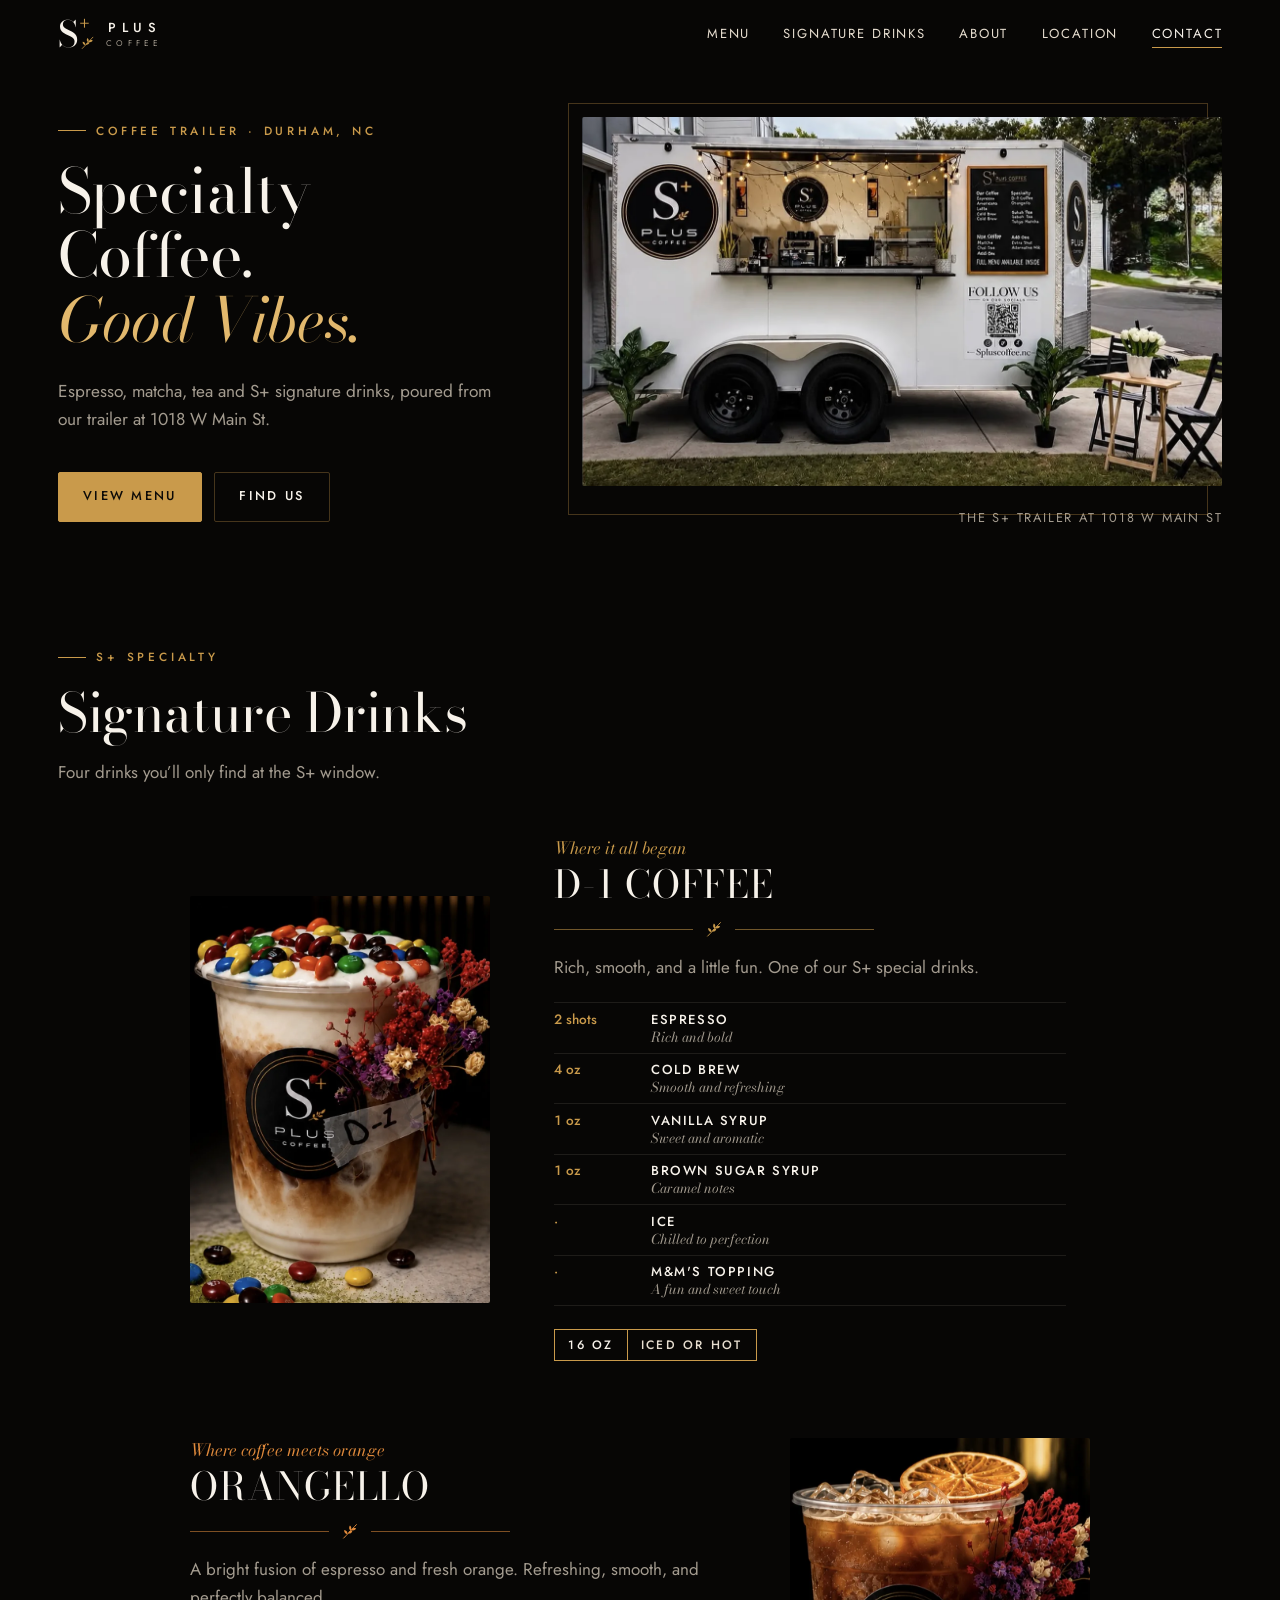
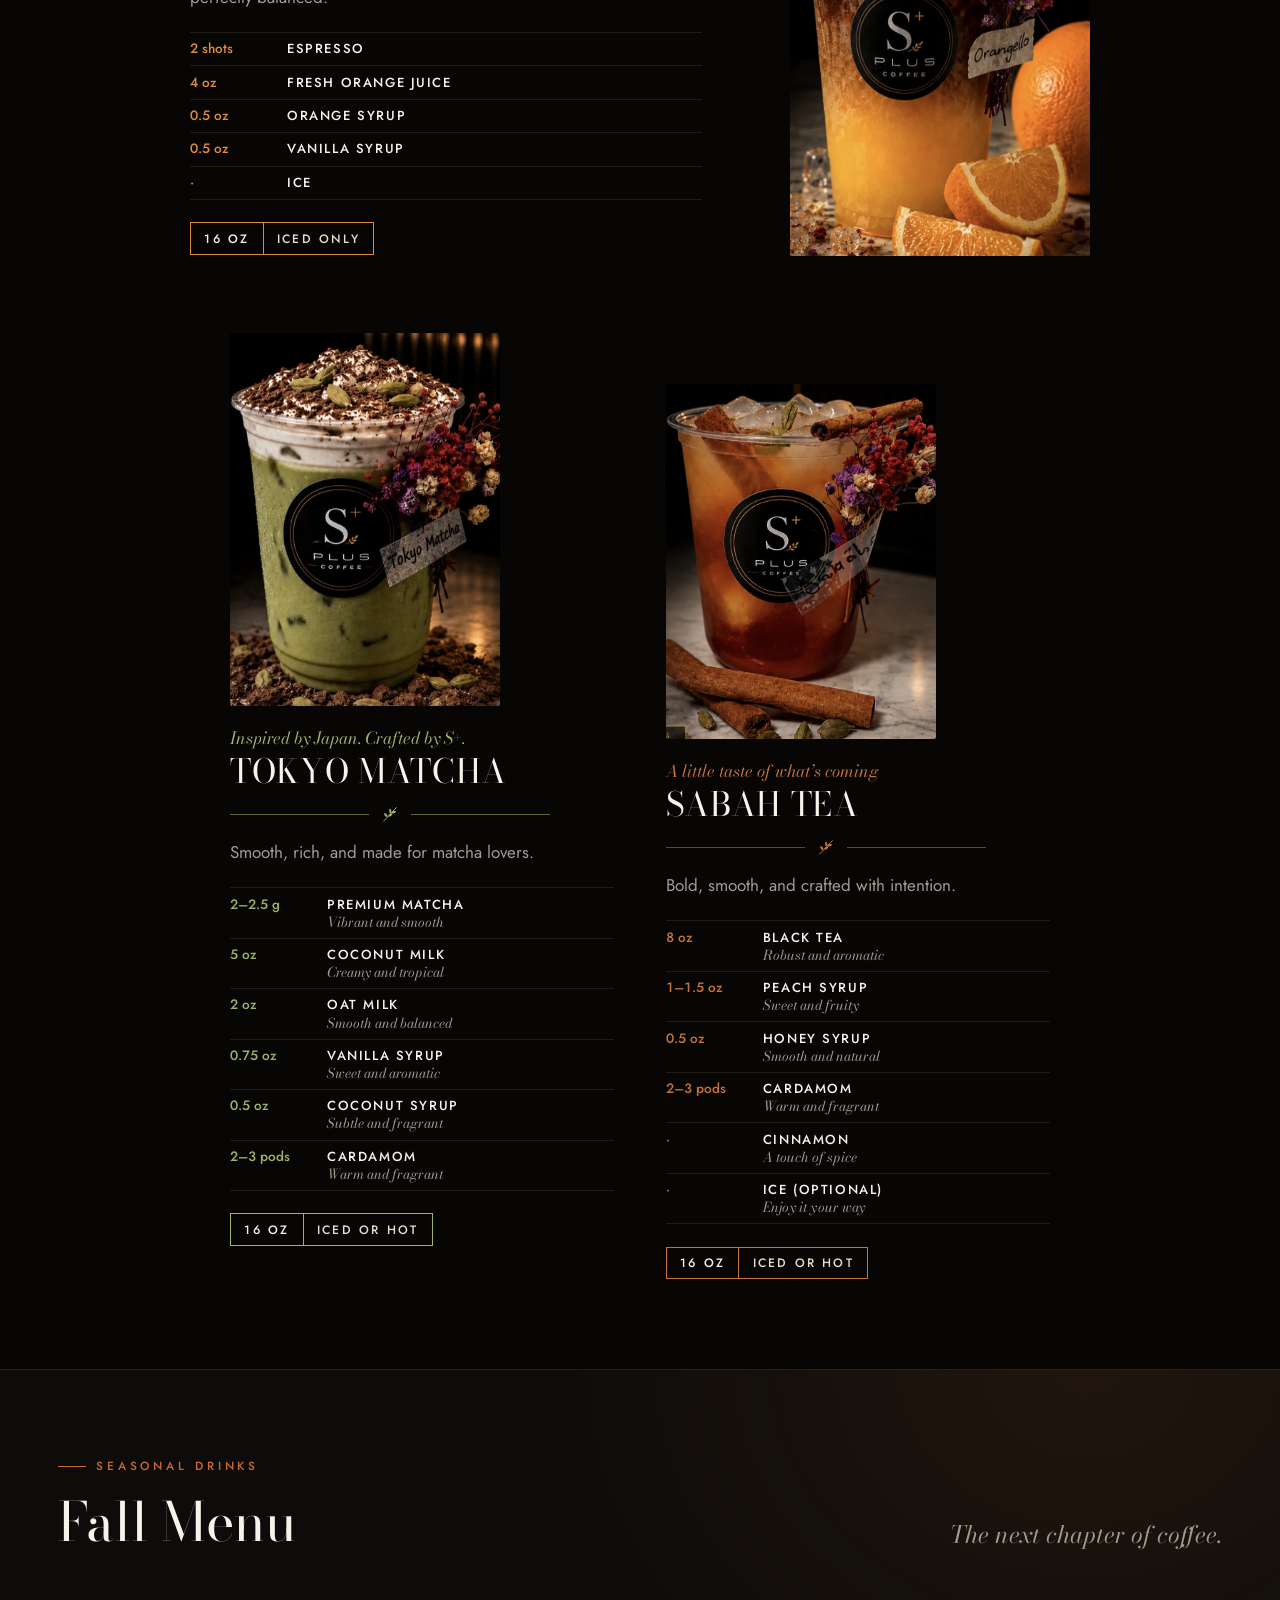
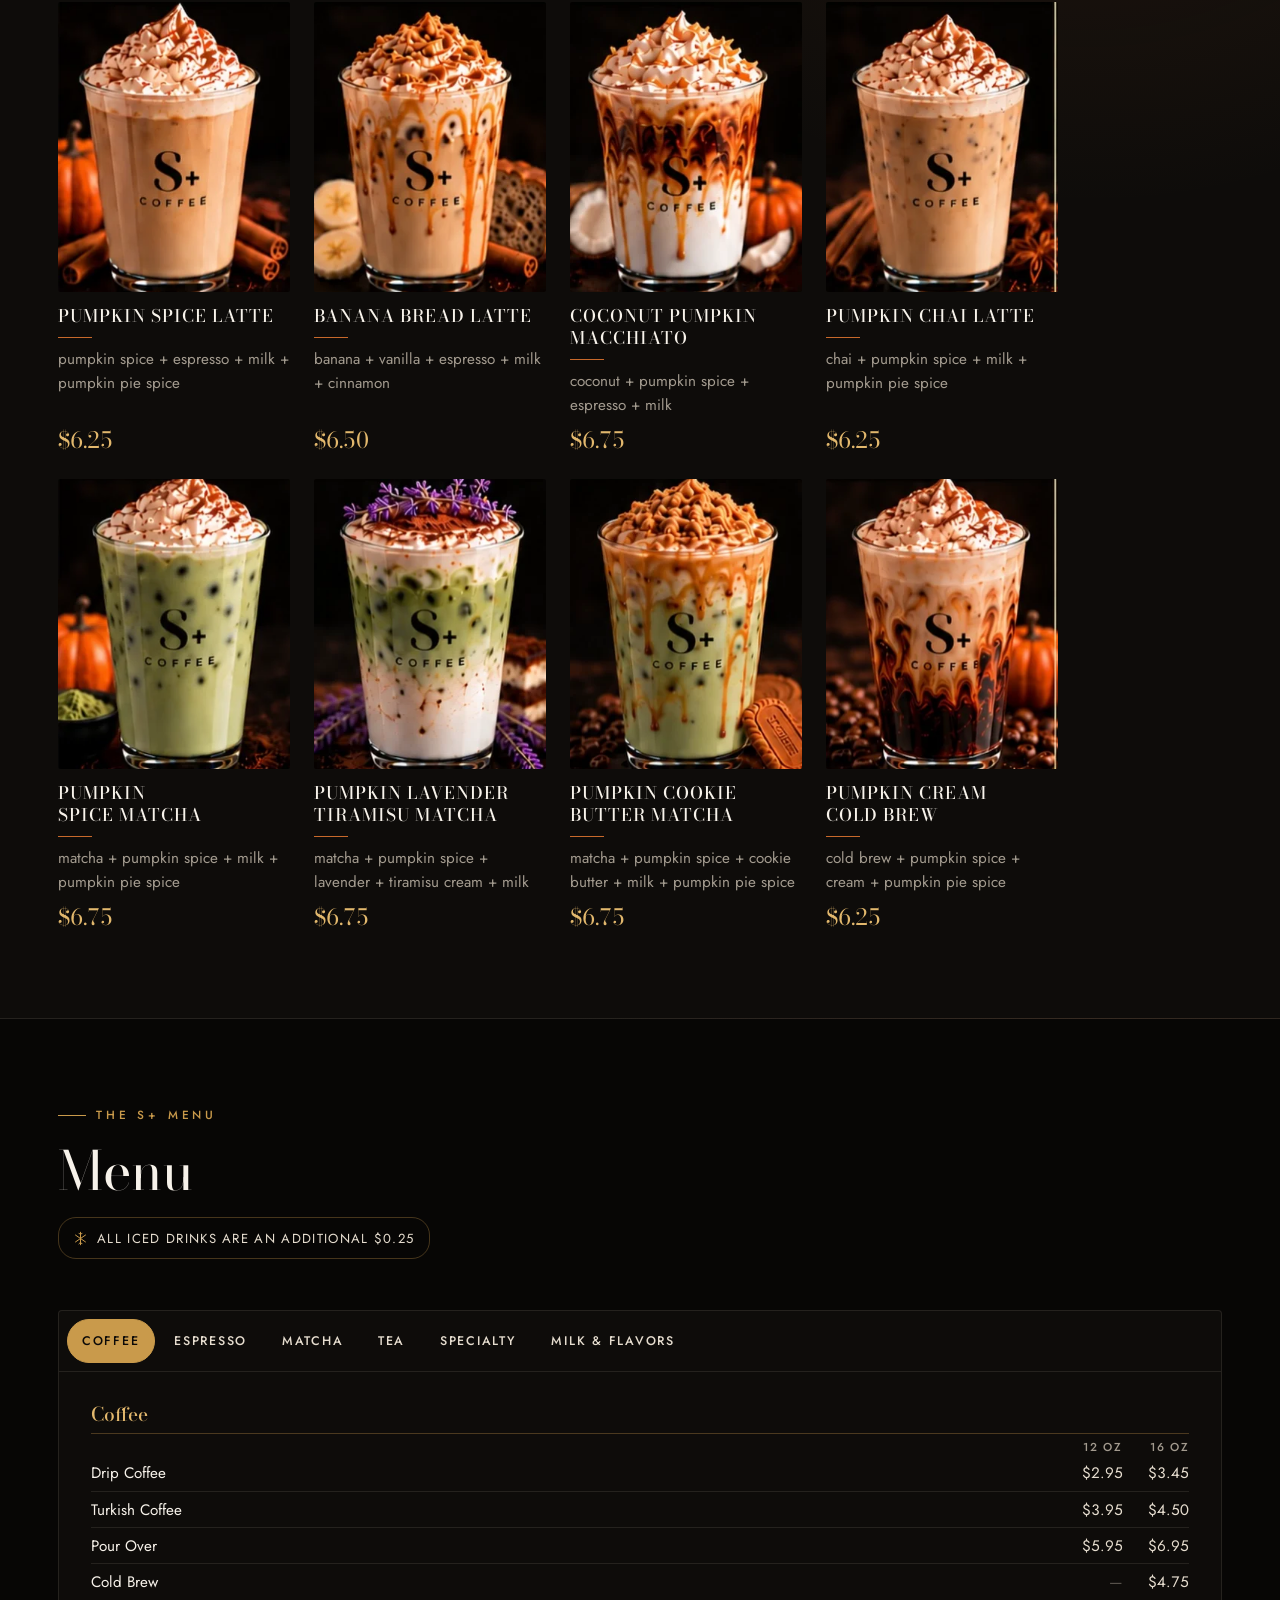
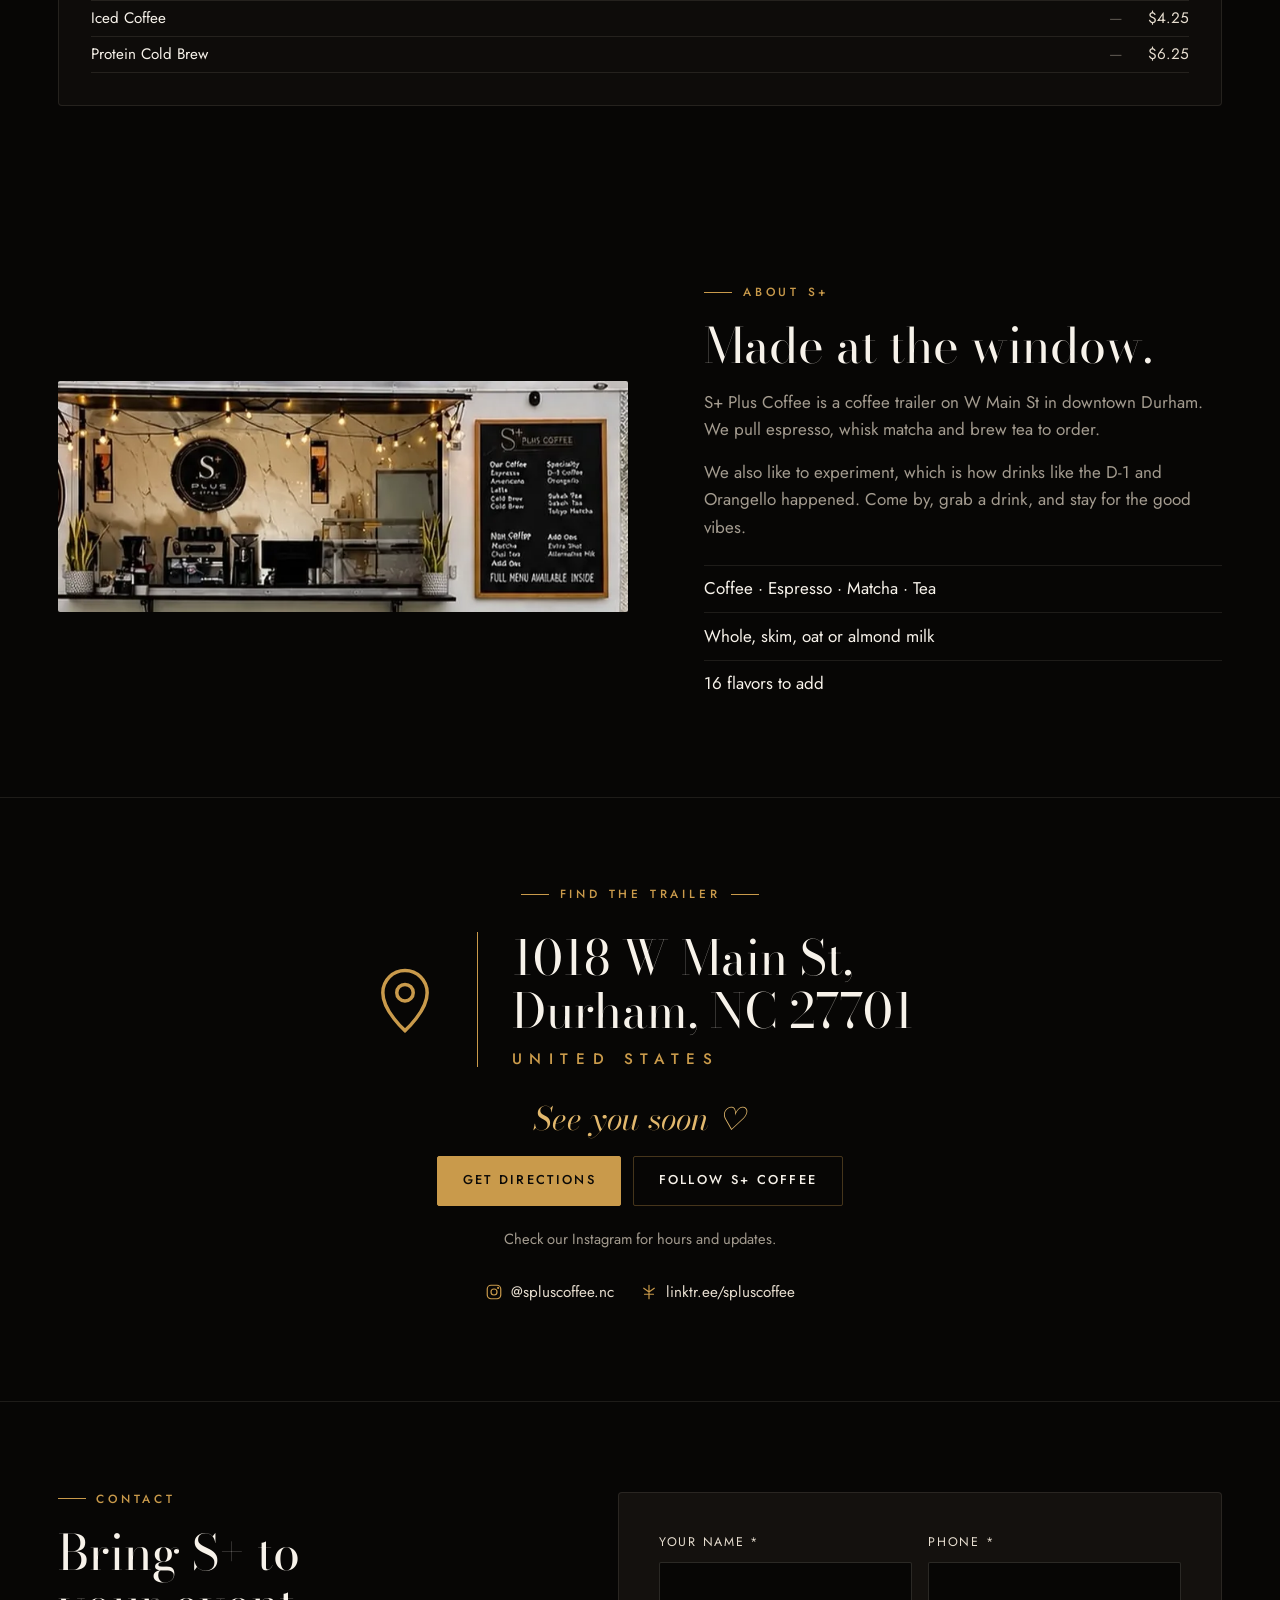
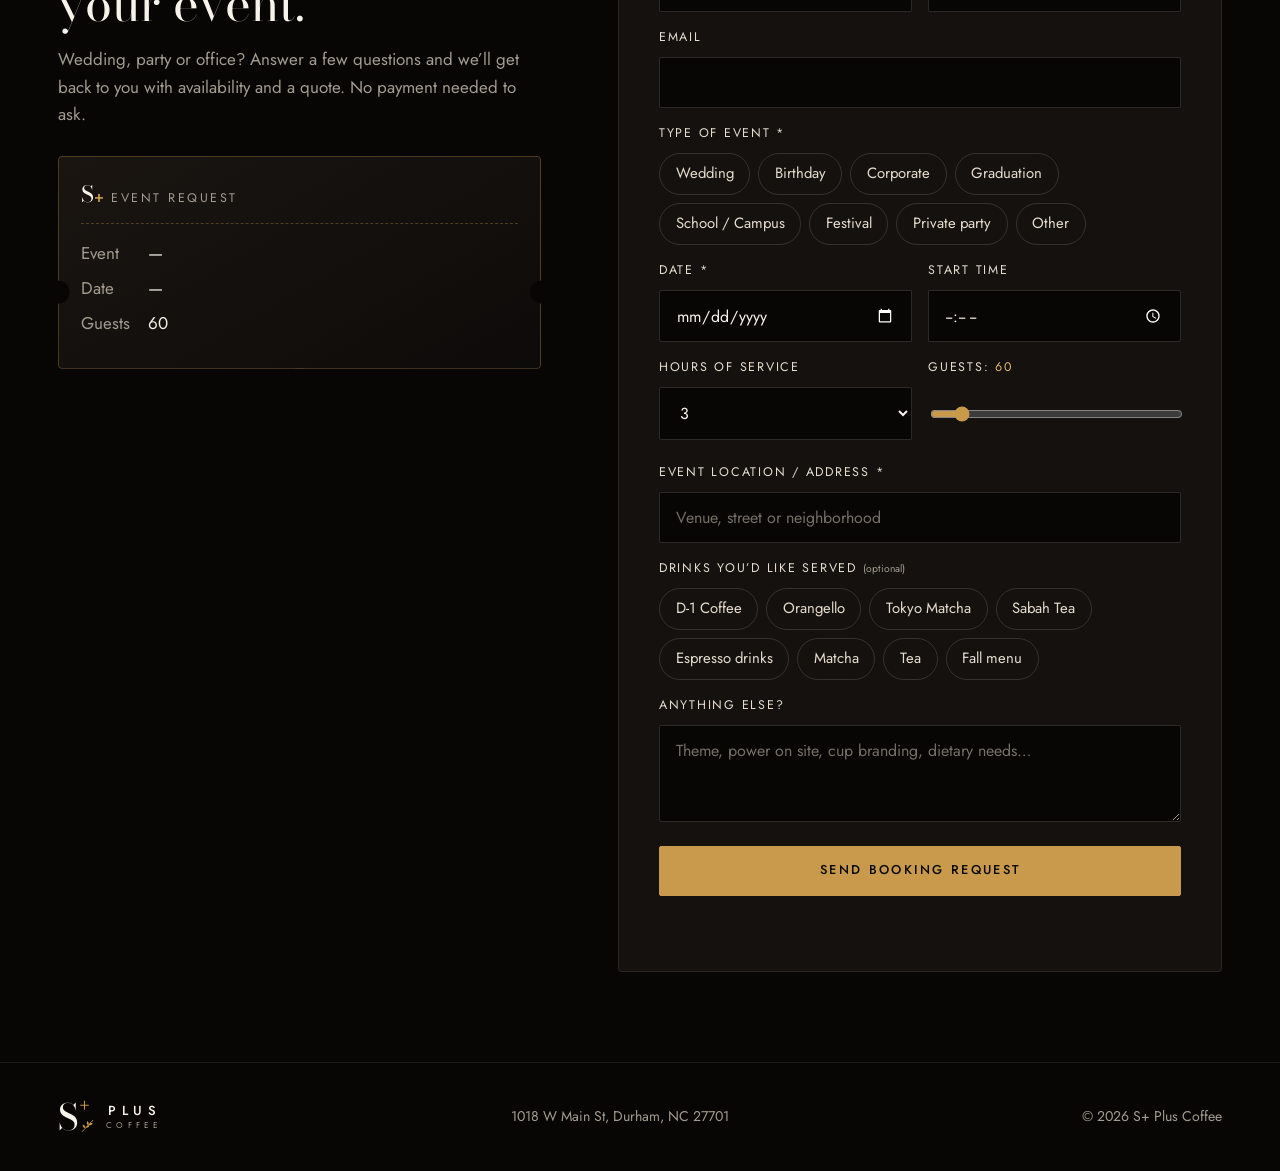
==== commit a4a6c1f6: "Show drink photos uncropped at a smaller size; tabbed menu - Signature drink photos keep their full " ====
--- a/index.html
+++ b/index.html
@@ -82,8 +82,10 @@
         <h2>Menu</h2>
         <p class="menu-note" id="menuNote"></p>
       </header>
-      <div class="menu-grid" id="menuGrid"></div>
-      <div class="flavors" id="flavors"></div>
+      <div class="menu-shell">
+        <div class="menu-tabs" id="menuTabs" role="tablist" aria-label="Menu categories"></div>
+        <div class="menu-panels" id="menuPanels"></div>
+      </div>
     </section>
 
     <!-- ABOUT -->
--- a/css/styles.css
+++ b/css/styles.css
@@ -22,7 +22,7 @@
   --sans: "Jost", "Futura", "Avenir Next", system-ui, sans-serif;
 
   --gutter: max(16px, 4.5vw);
-  --max: 1240px;
+  --max: 1200px;
   --ease: cubic-bezier(.2, .7, .2, 1);
   color-scheme: dark;
 }
@@ -113,10 +113,10 @@
 /* ── Hero ────────────────────────────────────── */
 .hero {
   display: grid; grid-template-columns: minmax(0, .9fr) minmax(0, 1.25fr); align-items: center; gap: clamp(36px, 5vw, 80px);
-  max-width: 1360px; margin: 0 auto;
-  padding: clamp(120px, 15vh, 170px) var(--gutter) clamp(24px, 4vw, 48px);
-}
-.hero h1 { font-size: clamp(2.7rem, 5.6vw, 5.2rem); letter-spacing: -.01em; }
+  max-width: 1280px; margin: 0 auto;
+  padding: clamp(104px, 13vh, 140px) var(--gutter) clamp(16px, 3vw, 32px);
+}
+.hero h1 { font-size: clamp(2.6rem, 4.8vw, 4.4rem); letter-spacing: -.01em; }
 .hero h1 em { color: var(--gold-hi); }
 .lede { margin: 1.6rem 0 2.4rem; max-width: 30em; color: var(--muted); font-size: 1.08rem; }
 .hero-media { position: relative; margin: 0; }
@@ -133,54 +133,56 @@
 }
 
 /* ── Sections ────────────────────────────────── */
-.section { max-width: calc(var(--max) + 2 * var(--gutter)); margin: 0 auto; padding: clamp(84px, 11vw, 150px) var(--gutter); }
-.section-head { max-width: 760px; margin-bottom: clamp(44px, 6vw, 80px); }
-.section-head h2 { font-size: clamp(2.5rem, 5.4vw, 4.4rem); }
+.section { max-width: calc(var(--max) + 2 * var(--gutter)); margin: 0 auto; padding: clamp(60px, 7vw, 96px) var(--gutter); }
+.section-head { max-width: 760px; margin-bottom: clamp(32px, 4vw, 52px); }
+.section-head h2 { font-size: clamp(2.3rem, 4.2vw, 3.5rem); }
 .section-sub { margin-top: 1.1rem; color: var(--muted); max-width: 36em; }
 
 /* Leaf divider, as on the S+ drink posts */
-.divider { display: flex; align-items: center; gap: 12px; color: var(--accent, var(--gold)); margin: 1.4rem 0; max-width: 320px; }
+.divider { display: flex; align-items: center; gap: 12px; color: var(--accent, var(--gold)); margin: 1rem 0; max-width: 320px; }
 .divider::before, .divider::after { content: ""; flex: 1; height: 1px; background: currentColor; opacity: .55; }
 .divider svg { width: 18px; height: 18px; fill: currentColor; }
 
 /* ── Signature drinks ────────────────────────── */
-.features { display: grid; gap: clamp(90px, 12vw, 160px); }
-.feature { display: grid; grid-template-columns: minmax(0, 5fr) minmax(0, 6fr); gap: clamp(32px, 6vw, 96px); align-items: center; }
+.features { display: grid; gap: clamp(56px, 6vw, 80px); max-width: 900px; margin-inline: auto; }
+.feature { display: grid; grid-template-columns: minmax(0, 300px) minmax(0, 1fr); gap: clamp(28px, 5vw, 64px); align-items: center; }
+.feature.flip { grid-template-columns: minmax(0, 1fr) minmax(0, 300px); }
 .feature.flip .feature-media { order: 2; }
 .feature-media { position: relative; margin: 0; overflow: hidden; border-radius: 2px; background: var(--card); }
-.feature-media img { width: 100%; height: 100%; object-fit: cover; transition: transform 1.4s var(--ease); }
+.feature-media img { width: 100%; height: auto; transition: transform 1.4s var(--ease); }
 .feature-media:hover img { transform: scale(1.04); }
-.feature-kicker { font: italic 400 1.15rem/1.3 var(--display); color: var(--accent); }
-.feature h3 { margin-top: .6rem; font-size: clamp(2.5rem, 5.2vw, 4.4rem); text-transform: uppercase; letter-spacing: .02em; font-weight: 400; }
+.feature-kicker { font: italic 400 1.05rem/1.3 var(--display); color: var(--accent); }
+.feature h3 { margin-top: .3rem; font-size: clamp(1.9rem, 3vw, 2.6rem); text-transform: uppercase; letter-spacing: .02em; font-weight: 400; }
 .feature-blurb { color: var(--muted); max-width: 30em; }
 .serve {
-  display: inline-flex; align-items: stretch; margin-top: 2rem; border: 1px solid var(--accent);
+  display: inline-flex; align-items: stretch; margin-top: 1.4rem; border: 1px solid var(--accent);
   font: 500 .76rem/1 var(--sans); letter-spacing: .18em; text-transform: uppercase; color: var(--text);
 }
-.serve span { padding: .9em 1.2em; }
+.serve span { padding: .75em 1.1em; }
 .serve span + span { border-left: 1px solid var(--accent); color: var(--text-2); }
 
-.ingredients { list-style: none; padding: 0; margin: 1.8rem 0 0; max-width: 34rem; }
-.ingredients li { display: grid; grid-template-columns: 6.2rem minmax(0, 1fr); gap: 4px 18px; padding: .85rem 0; border-bottom: 1px solid var(--line-soft); }
+.ingredients { list-style: none; padding: 0; margin: 1.3rem 0 0; max-width: 32rem; }
+.ingredients li { display: grid; grid-template-columns: 5.2rem minmax(0, 1fr); gap: 0 14px; padding: .4rem 0; border-bottom: 1px solid var(--line-soft); }
 .ingredients li:first-child { border-top: 1px solid var(--line-soft); }
-.ing-amt { font: 500 .9rem/1.5 var(--sans); color: var(--accent); font-variant-numeric: tabular-nums; }
-.ing-name { font: 500 .88rem/1.5 var(--sans); letter-spacing: .12em; text-transform: uppercase; color: var(--text); }
-.ing-note { display: block; font: italic 400 .95rem/1.4 var(--display); letter-spacing: 0; text-transform: none; color: var(--muted); }
+.ing-amt { font: 500 .85rem/1.45 var(--sans); color: var(--accent); font-variant-numeric: tabular-nums; }
+.ing-name { font: 500 .82rem/1.45 var(--sans); letter-spacing: .12em; text-transform: uppercase; color: var(--text); }
+.ing-note { display: block; font: italic 400 .85rem/1.3 var(--display); letter-spacing: 0; text-transform: none; color: var(--muted); }
 
 /* The last two drinks pair up as tall cards */
-.feature-pair { display: grid; grid-template-columns: 1fr 1fr; gap: clamp(28px, 4vw, 64px); align-items: start; }
-.feature-pair .feature { grid-template-columns: 1fr; gap: 32px; }
-.feature-pair .feature:nth-child(2) { margin-top: clamp(0px, 9vw, 140px); }
-.feature-pair .feature-media img { aspect-ratio: 4 / 4.4; }
-.feature-pair h3 { font-size: clamp(2.2rem, 4vw, 3.4rem); }
+.feature-pair { display: grid; grid-template-columns: 1fr 1fr; gap: clamp(28px, 4vw, 56px); align-items: start; max-width: 820px; margin-inline: auto; width: 100%; }
+.feature-pair .feature { grid-template-columns: 1fr; gap: 22px; }
+.feature-pair .feature-media { width: 100%; max-width: 270px; }
+.feature-pair .feature:nth-child(2) { margin-top: clamp(0px, 4vw, 56px); }
+.feature-pair h3 { font-size: clamp(1.8rem, 2.6vw, 2.3rem); }
 
 @media (max-width: 820px) {
-  .feature, .feature-pair { grid-template-columns: 1fr; }
+  .feature, .feature.flip, .feature-pair { grid-template-columns: 1fr; }
   .feature.flip .feature-media { order: 0; }
   .feature-pair .feature:nth-child(2) { margin-top: 56px; }
-  .feature-media img, .feature-pair .feature-media img { aspect-ratio: 4 / 4.6; max-height: 78svh; }
+  .feature-media, .feature-pair .feature-media { width: 72%; max-width: 280px; margin-inline: auto; }
   .feature-pair { gap: 0; }
-  .features { gap: 96px; }
+  .features { gap: 56px; }
+  .feature { gap: 20px; }
 }
 
 /* ── Fall menu ───────────────────────────────── */
@@ -195,16 +197,16 @@
 .fall-head { display: flex; flex-wrap: wrap; align-items: end; justify-content: space-between; gap: 18px 40px; max-width: none; }
 .fall-head .eyebrow { color: var(--pumpkin); }
 .fall-line { font: italic 400 clamp(1.15rem, 2vw, 1.5rem)/1.3 var(--display); color: var(--muted); }
-.fall-grid { display: grid; grid-template-columns: repeat(4, minmax(0, 1fr)); gap: clamp(18px, 2.4vw, 32px) clamp(16px, 2vw, 28px); }
+.fall-grid { display: grid; grid-template-columns: repeat(4, minmax(0, 1fr)); gap: clamp(18px, 2.4vw, 28px) clamp(14px, 2vw, 24px); max-width: 1000px; }
 .fall-card { display: flex; flex-direction: column; }
 .fall-media { margin: 0; overflow: hidden; border-radius: 2px; background: var(--card); aspect-ratio: 4 / 5; }
 .fall-media img { width: 100%; height: 100%; object-fit: cover; object-position: 50% 45%; transition: transform 1.4s var(--ease); }
 .fall-card:hover .fall-media img { transform: scale(1.05); }
-.fall-body { display: flex; flex-direction: column; flex: 1; padding-top: 1.1rem; }
+.fall-body { display: flex; flex-direction: column; flex: 1; padding-top: .9rem; }
 .fall-card h3 { font: 500 1.08rem/1.25 var(--display); letter-spacing: .06em; text-transform: uppercase; }
-.fall-card h3::after { content: ""; display: block; width: 34px; height: 1px; background: var(--pumpkin); margin: .8rem 0 .7rem; }
+.fall-card h3::after { content: ""; display: block; width: 34px; height: 1px; background: var(--pumpkin); margin: .6rem 0 .55rem; }
 .fall-recipe { font-size: .95rem; color: var(--muted); }
-.fall-price { margin-top: auto; padding-top: .9rem; font: 400 1.55rem/1 var(--display); color: var(--gold-hi); font-variant-numeric: tabular-nums; }
+.fall-price { margin-top: auto; padding-top: .7rem; font: 400 1.4rem/1 var(--display); color: var(--gold-hi); font-variant-numeric: tabular-nums; }
 
 @media (max-width: 980px) { .fall-grid { grid-template-columns: repeat(2, minmax(0, 1fr)); } }
 @media (max-width: 560px) {
@@ -219,45 +221,55 @@
 
 /* ── Full menu ───────────────────────────────── */
 .menu-note {
-  display: inline-flex; align-items: center; gap: .7em; margin-top: 1.4rem;
+  display: inline-flex; align-items: center; gap: .7em; margin-top: 1.1rem;
   padding: .7em 1.1em; border: 1px solid var(--line); border-radius: 18px;
   font-size: .82rem; letter-spacing: .1em; text-transform: uppercase; color: var(--text-2);
 }
 .menu-note svg { width: 15px; height: 15px; stroke: var(--gold); fill: none; flex: none; }
-.menu-grid { columns: 3; column-gap: clamp(32px, 4.5vw, 64px); }
-.menu-cat { break-inside: avoid; margin-bottom: clamp(40px, 5vw, 60px); }
-.menu-cat h3 { font: 500 1.65rem/1.1 var(--display); color: var(--gold-hi); padding-bottom: .9rem; border-bottom: 1px solid var(--line); }
+.menu-shell { border: 1px solid var(--line-soft); border-radius: 4px; background: var(--bg-2); }
+.menu-tabs {
+  display: flex; gap: 4px; overflow-x: auto; scrollbar-width: none; padding: 8px;
+  border-bottom: 1px solid var(--line-soft);
+}
+.menu-tabs::-webkit-scrollbar { display: none; }
+.menu-tabs button {
+  flex: none; min-height: 44px; padding: 0 1.15em; border: 1px solid transparent; border-radius: 999px; cursor: pointer;
+  background: none; color: var(--text-2); font: 500 .78rem/1 var(--sans); letter-spacing: .14em; text-transform: uppercase;
+  transition: color .25s, border-color .25s, background .25s;
+}
+.menu-tabs button:hover { color: var(--text); border-color: var(--line); }
+.menu-tabs button[aria-selected="true"] { background: var(--gold); border-color: var(--gold); color: var(--on-gold); }
+.menu-panel { padding: clamp(18px, 3vw, 32px); animation: panel-in .45s var(--ease); font-size: .95rem; }
+@keyframes panel-in { from { opacity: 0; transform: translateY(6px); } }
+.menu-panel.two { display: grid; grid-template-columns: repeat(2, minmax(0, 1fr)); gap: 20px clamp(28px, 4vw, 56px); align-items: start; }
+.menu-cat h3 { display: flex; align-items: baseline; justify-content: space-between; gap: 12px; font: 500 1.2rem/1.1 var(--display); color: var(--gold-hi); padding-bottom: .5rem; border-bottom: 1px solid var(--line); }
+.menu-cat h3 span { font: 400 .9rem var(--sans); color: var(--text-2); letter-spacing: .04em; }
+.split { display: grid; grid-template-columns: repeat(2, minmax(0, 1fr)); gap: 0 clamp(28px, 4vw, 56px); }
 .price-table { width: 100%; border-collapse: collapse; font-variant-numeric: tabular-nums; }
-.price-table th { padding: .9rem 0 .4rem; font: 500 .74rem/1 var(--sans); letter-spacing: .14em; text-transform: uppercase; color: var(--muted); text-align: right; }
+.price-table th { padding: .5rem 0 .15rem; font: 500 .72rem/1 var(--sans); letter-spacing: .14em; text-transform: uppercase; color: var(--muted); text-align: right; }
 .price-table th:first-child { text-align: left; }
-.price-table td { padding: .62rem 0; border-bottom: 1px solid var(--line-soft); vertical-align: baseline; }
+.price-table td { padding: .34rem 0; border-bottom: 1px solid var(--line-soft); vertical-align: baseline; }
 .price-table td:first-child { color: var(--text); padding-right: 12px; }
 .price-table .p { width: 4.4em; text-align: right; color: var(--text-2); white-space: nowrap; }
 .price-table .na { color: rgba(163, 155, 143, .5); }
-.flat-list { list-style: none; padding: 0; margin: 0; }
-.flat-list li { display: flex; justify-content: space-between; gap: 16px; padding: .62rem 0; border-bottom: 1px solid var(--line-soft); }
+.flat-list { list-style: none; padding: 0; margin: .3rem 0 0; }
+.flat-list li { display: flex; justify-content: space-between; gap: 16px; padding: .34rem 0; border-bottom: 1px solid var(--line-soft); }
 .flat-list li span:first-child { color: var(--text); }
 .flat-list li span:last-child { color: var(--text-2); font-variant-numeric: tabular-nums; white-space: nowrap; }
-.menu-cat .flat-list:first-child, .menu-cat h3 + .flat-list { margin-top: .4rem; }
-.choices { margin-top: 1.3rem; }
-.choices-head { display: flex; justify-content: space-between; gap: 12px; font: 500 .76rem/1.3 var(--sans); letter-spacing: .14em; text-transform: uppercase; color: var(--gold); margin-bottom: .8rem; }
+.menu-cat > .pill-list { margin-top: .8rem; }
+.choices { margin-top: .9rem; }
+.choices-head { display: flex; justify-content: space-between; gap: 12px; font: 500 .74rem/1.3 var(--sans); letter-spacing: .14em; text-transform: uppercase; color: var(--gold); margin-bottom: .6rem; }
 .choices-head span:last-child { color: var(--text-2); letter-spacing: .04em; }
-.pill-list { list-style: none; display: flex; flex-wrap: wrap; gap: 8px; padding: 0; margin: 0; }
-.pill-list li { padding: .45em .95em; border: 1px solid var(--line-soft); border-radius: 999px; font-size: .92rem; color: var(--text-2); }
-.cat-link { display: inline-block; margin-top: 1rem; font-size: .9rem; color: var(--gold-hi); text-decoration: none; border-bottom: 1px solid var(--line); padding-bottom: 2px; }
+.pill-list { list-style: none; display: flex; flex-wrap: wrap; gap: 6px; padding: 0; margin: 0; }
+.pill-list li { padding: .25em .75em; border: 1px solid var(--line-soft); border-radius: 999px; font-size: .9rem; color: var(--text-2); }
+.cat-link { display: inline-block; margin-top: .8rem; font-size: .88rem; color: var(--gold-hi); text-decoration: none; border-bottom: 1px solid var(--line); padding-bottom: 2px; }
 .cat-link:hover { border-color: var(--gold-hi); }
 
-.flavors { border: 1px solid var(--line); padding: clamp(22px, 3vw, 36px); border-radius: 2px; }
-.flavors h3 { font: 500 1.65rem/1.1 var(--display); color: var(--gold-hi); }
-.flavors h3 span { font: 400 1rem var(--sans); color: var(--text-2); margin-left: .6em; letter-spacing: .04em; }
-.flavor-list { list-style: none; padding: 0; margin: 1.2rem 0 0; display: grid; grid-template-columns: repeat(4, minmax(0, 1fr)); gap: .55rem 24px; }
-.flavor-list li { display: flex; align-items: baseline; gap: .7em; color: var(--text-2); }
-.flavor-list li::before { content: ""; width: 5px; height: 5px; border-radius: 50%; background: var(--gold); flex: none; transform: translateY(-2px); }
-
-@media (max-width: 1020px) { .menu-grid { columns: 2; } }
 @media (max-width: 680px) {
-  .menu-grid { columns: 1; }
-  .flavor-list { grid-template-columns: repeat(2, minmax(0, 1fr)); }
+  .menu-panel.two, .split { grid-template-columns: 1fr; }
+  .split .price-table + .price-table thead { display: none; }
+  .menu-tabs { padding: 6px; }
+  .menu-tabs button { padding: 0 1em; }
 }
 
 /* ── About ───────────────────────────────────── */
@@ -265,11 +277,11 @@
 .about-media { margin: 0; overflow: hidden; border-radius: 2px; }
 .about-media img { width: 100%; aspect-ratio: 708 / 287; object-fit: cover; transition: transform 1.4s var(--ease); }
 .about-media:hover img { transform: scale(1.03); }
-.about h2 { font-size: clamp(2.3rem, 4.6vw, 3.8rem); margin-bottom: 1.4rem; }
+.about h2 { font-size: clamp(2.2rem, 3.8vw, 3.2rem); margin-bottom: 1.1rem; }
 .about-copy p + p { margin-top: 1rem; }
 .about-copy > p:not(.eyebrow) { color: var(--muted); max-width: 32em; }
-.about-facts { list-style: none; padding: 0; margin: 2rem 0 0; display: grid; gap: 0; }
-.about-facts li { padding: .8rem 0; border-top: 1px solid var(--line-soft); }
+.about-facts { list-style: none; padding: 0; margin: 1.5rem 0 0; display: grid; gap: 0; }
+.about-facts li { padding: .6rem 0; border-top: 1px solid var(--line-soft); }
 .about-facts b { font-weight: 400; color: var(--text); }
 @media (max-width: 860px) { .about { grid-template-columns: 1fr; } }
 
@@ -279,9 +291,9 @@
 .address-block { display: flex; align-items: center; gap: clamp(18px, 3vw, 34px); text-align: left; margin-top: .6rem; }
 .pin { flex: none; width: clamp(46px, 7vw, 76px); height: auto; fill: none; stroke: var(--gold); stroke-width: 1.1; }
 .address-block address { font-style: normal; border-left: 1px solid var(--gold); padding-left: clamp(18px, 3vw, 34px); display: flex; flex-direction: column; }
-.addr-street, .addr-city { font: 400 clamp(1.9rem, 5.2vw, 3.6rem)/1.1 var(--display); color: var(--text); }
+.addr-street, .addr-city { font: 400 clamp(1.8rem, 4.2vw, 3rem)/1.1 var(--display); color: var(--text); }
 .addr-country { margin-top: .9rem; font: 500 clamp(.72rem, 1.6vw, .95rem)/1 var(--sans); letter-spacing: .5em; text-transform: uppercase; color: var(--gold); }
-.see-you { margin: clamp(30px, 5vw, 48px) 0 1.6rem; font: italic 400 clamp(1.5rem, 3vw, 2rem)/1 var(--display); color: var(--gold-hi); }
+.see-you { margin: clamp(24px, 3.5vw, 36px) 0 1.3rem; font: italic 400 clamp(1.5rem, 3vw, 2rem)/1 var(--display); color: var(--gold-hi); }
 .cta-center { justify-content: center; }
 .location-note { margin-top: 1.4rem; font-size: .92rem; color: var(--muted); }
 .socials { display: flex; flex-wrap: wrap; justify-content: center; gap: 10px 26px; margin-top: 1.4rem; }
@@ -293,11 +305,11 @@
 #contact { border-top: 1px solid var(--line-soft); }
 .book-wrap { display: grid; grid-template-columns: minmax(0, 1fr) minmax(0, 1.25fr); gap: clamp(36px, 6vw, 88px); align-items: start; }
 .book-intro { position: sticky; top: 110px; }
-.book-intro h2 { font-size: clamp(2.3rem, 4.6vw, 3.8rem); }
+.book-intro h2 { font-size: clamp(2.2rem, 3.8vw, 3.2rem); }
 @media (max-width: 900px) { .book-wrap { grid-template-columns: 1fr; } .book-intro { position: static; } }
 
 .ticket {
-  margin-top: 36px; padding: 22px 24px; border: 1px solid var(--line); border-radius: 4px;
+  margin-top: 28px; padding: 20px 22px; border: 1px solid var(--line); border-radius: 4px;
   background: linear-gradient(150deg, #1a1511, #0d0b09);
   -webkit-mask: radial-gradient(circle at 0 64%, transparent 11px, #000 12px) left / 51% 100% no-repeat,
                 radial-gradient(circle at 100% 64%, transparent 11px, #000 12px) right / 51% 100% no-repeat;
@@ -316,7 +328,7 @@
 .ticket-cups span { font-size: .78rem; padding: .25em .75em; border: 1px solid var(--line); border-radius: 999px; color: var(--text-2); }
 
 .book-form { background: var(--card); border: 1px solid var(--line-soft); border-radius: 4px; padding: clamp(20px, 4vw, 40px); }
-.field { display: block; margin: 0 0 20px; border: 0; padding: 0; min-width: 0; }
+.field { display: block; margin: 0 0 16px; border: 0; padding: 0; min-width: 0; }
 .field > span, .field legend { display: block; font-size: .78rem; letter-spacing: .14em; text-transform: uppercase; color: var(--text-2); margin-bottom: 9px; padding: 0; }
 .field legend small { text-transform: none; letter-spacing: 0; color: var(--muted); }
 .field-row { display: grid; grid-template-columns: 1fr 1fr; gap: 16px; }
@@ -366,3 +378,4 @@
 }
 .visually-hidden { position: absolute; width: 1px; height: 1px; overflow: hidden; clip: rect(0 0 0 0); white-space: nowrap; }
 .nav .logo { position: relative; z-index: 2; }
+.menu-panel[hidden] { display: none; }
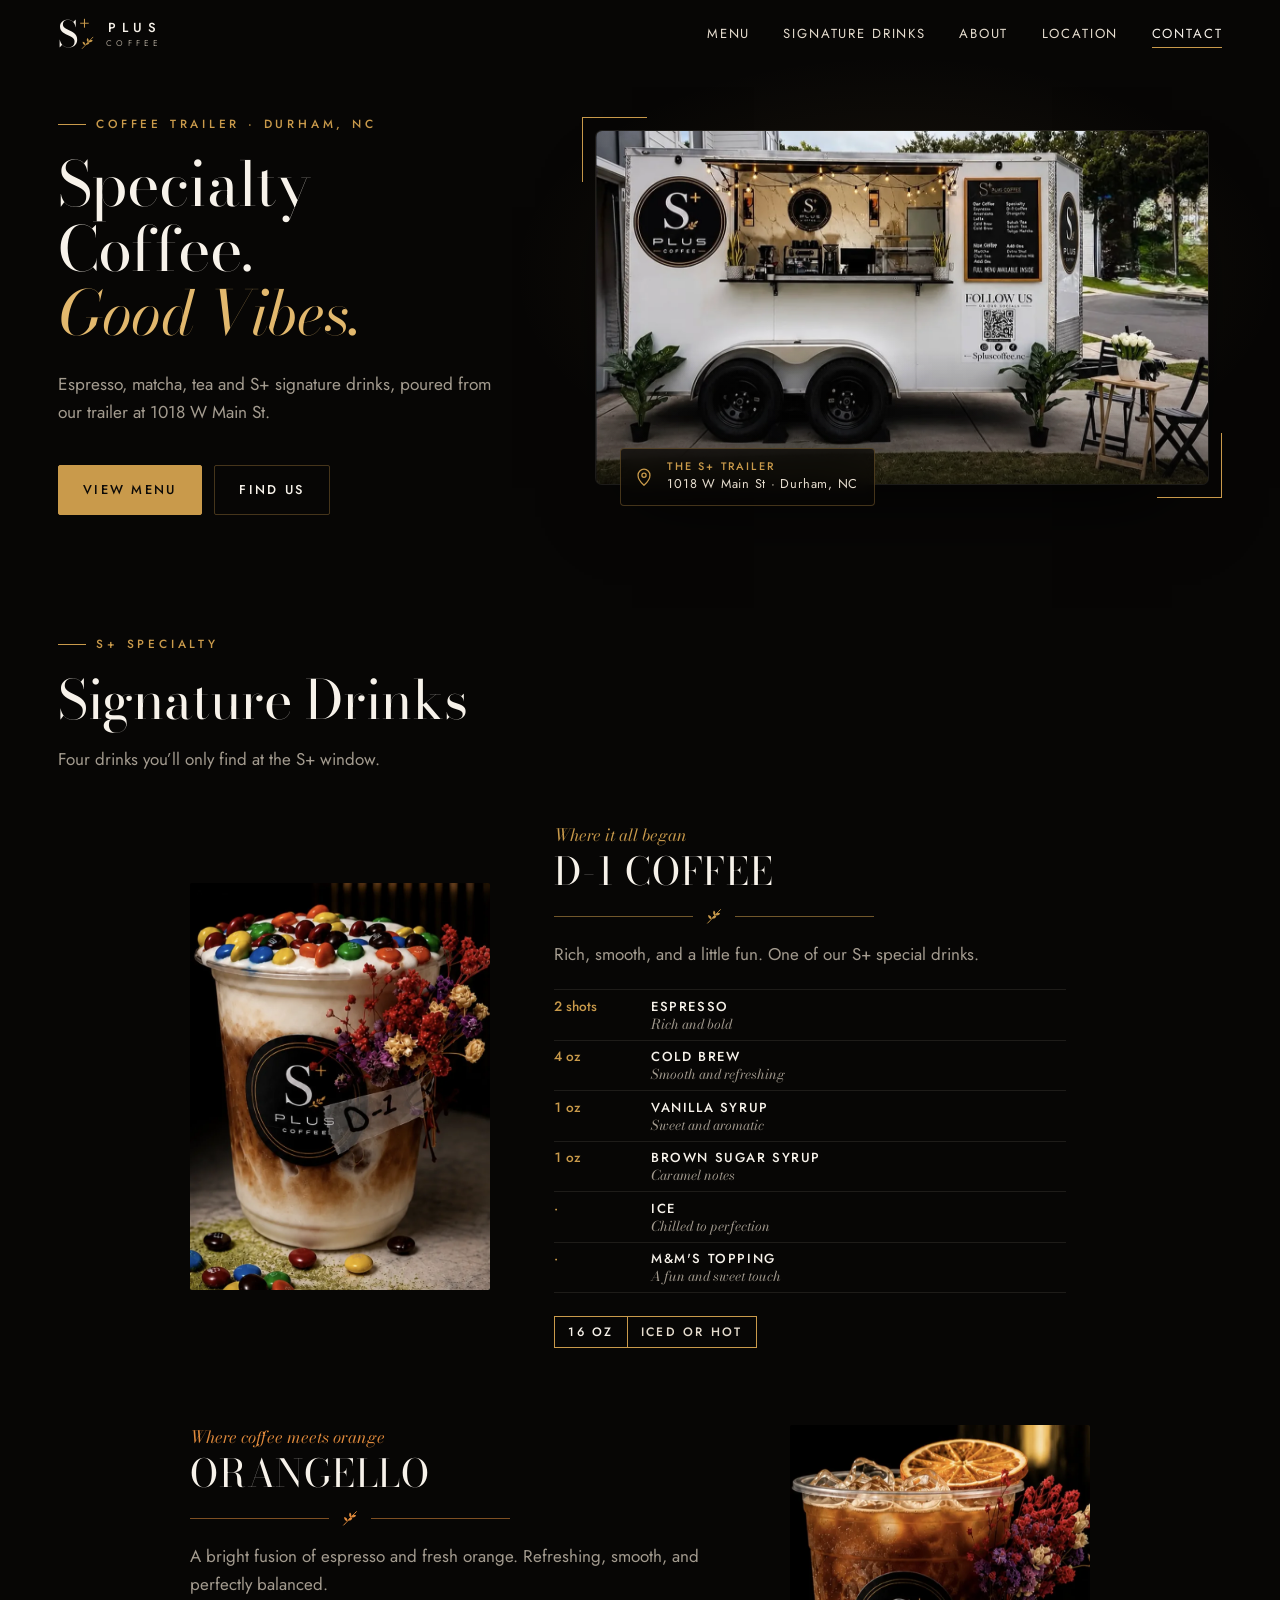
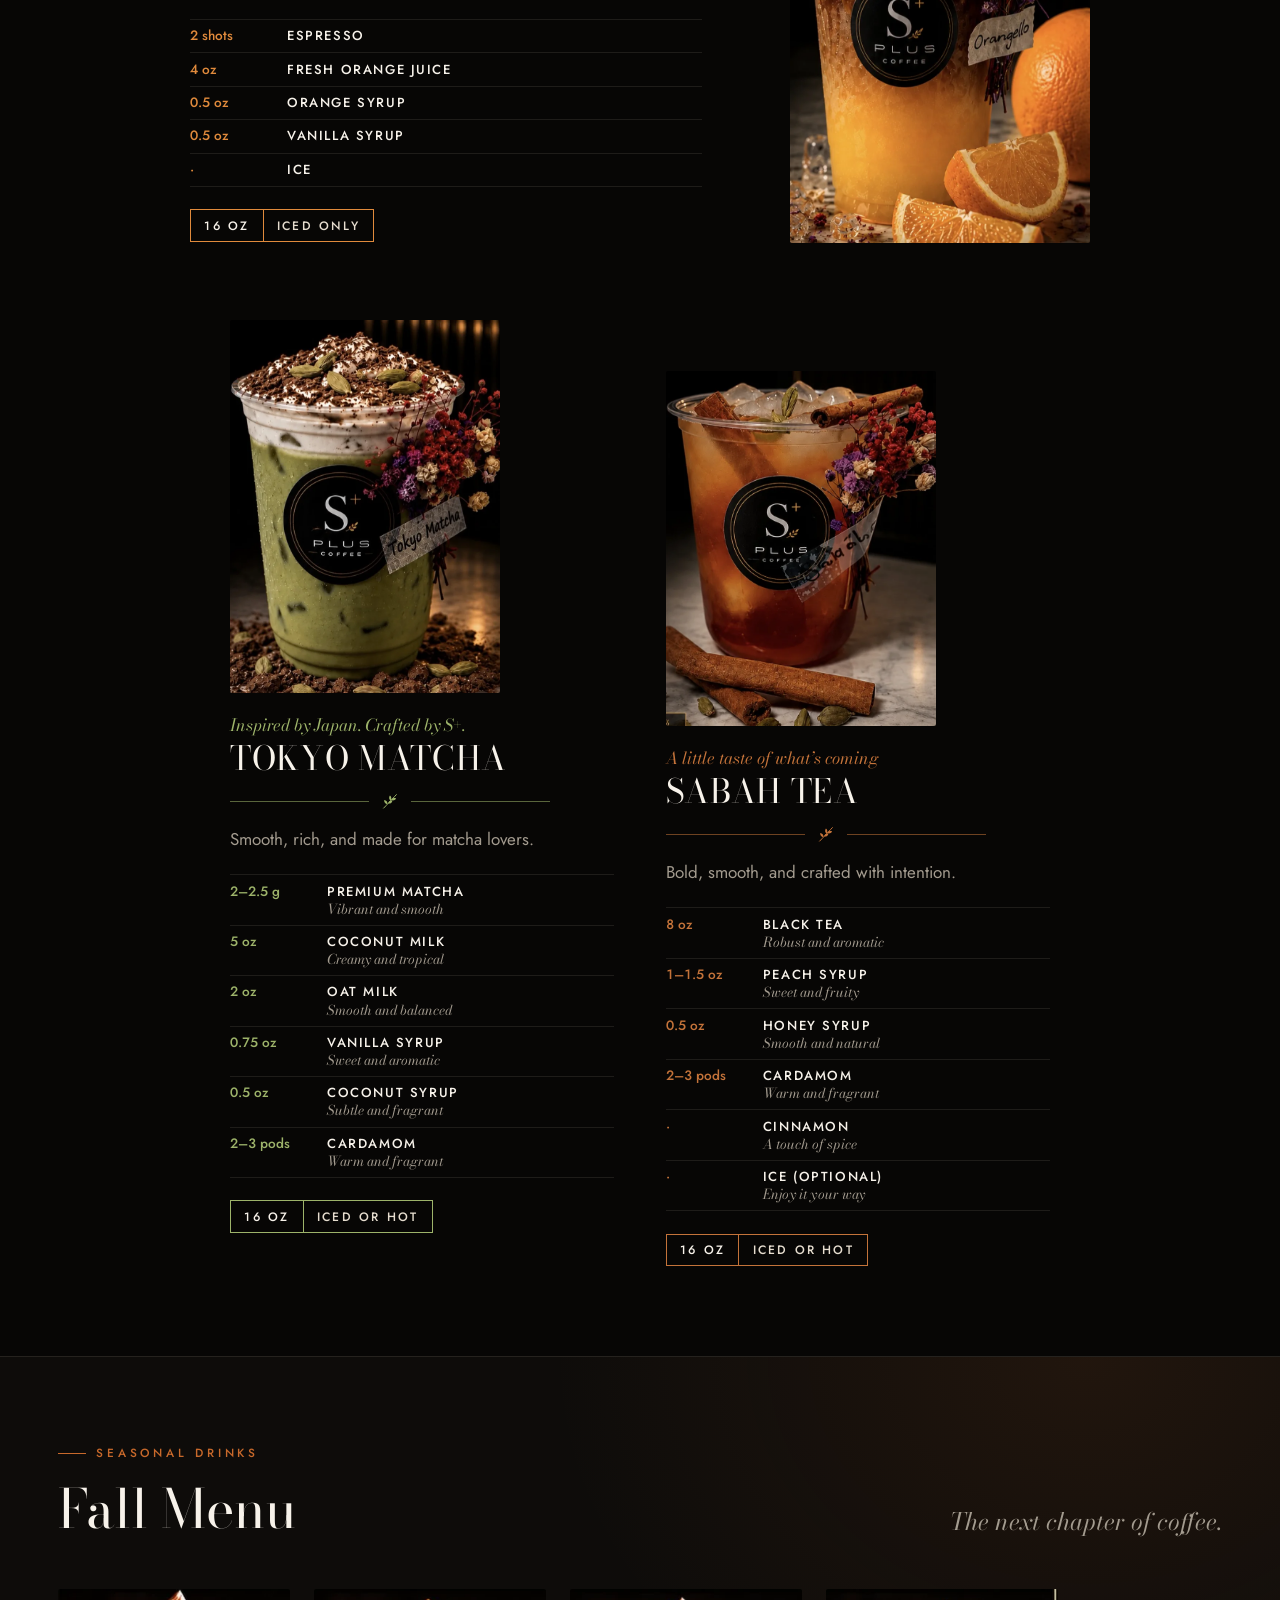
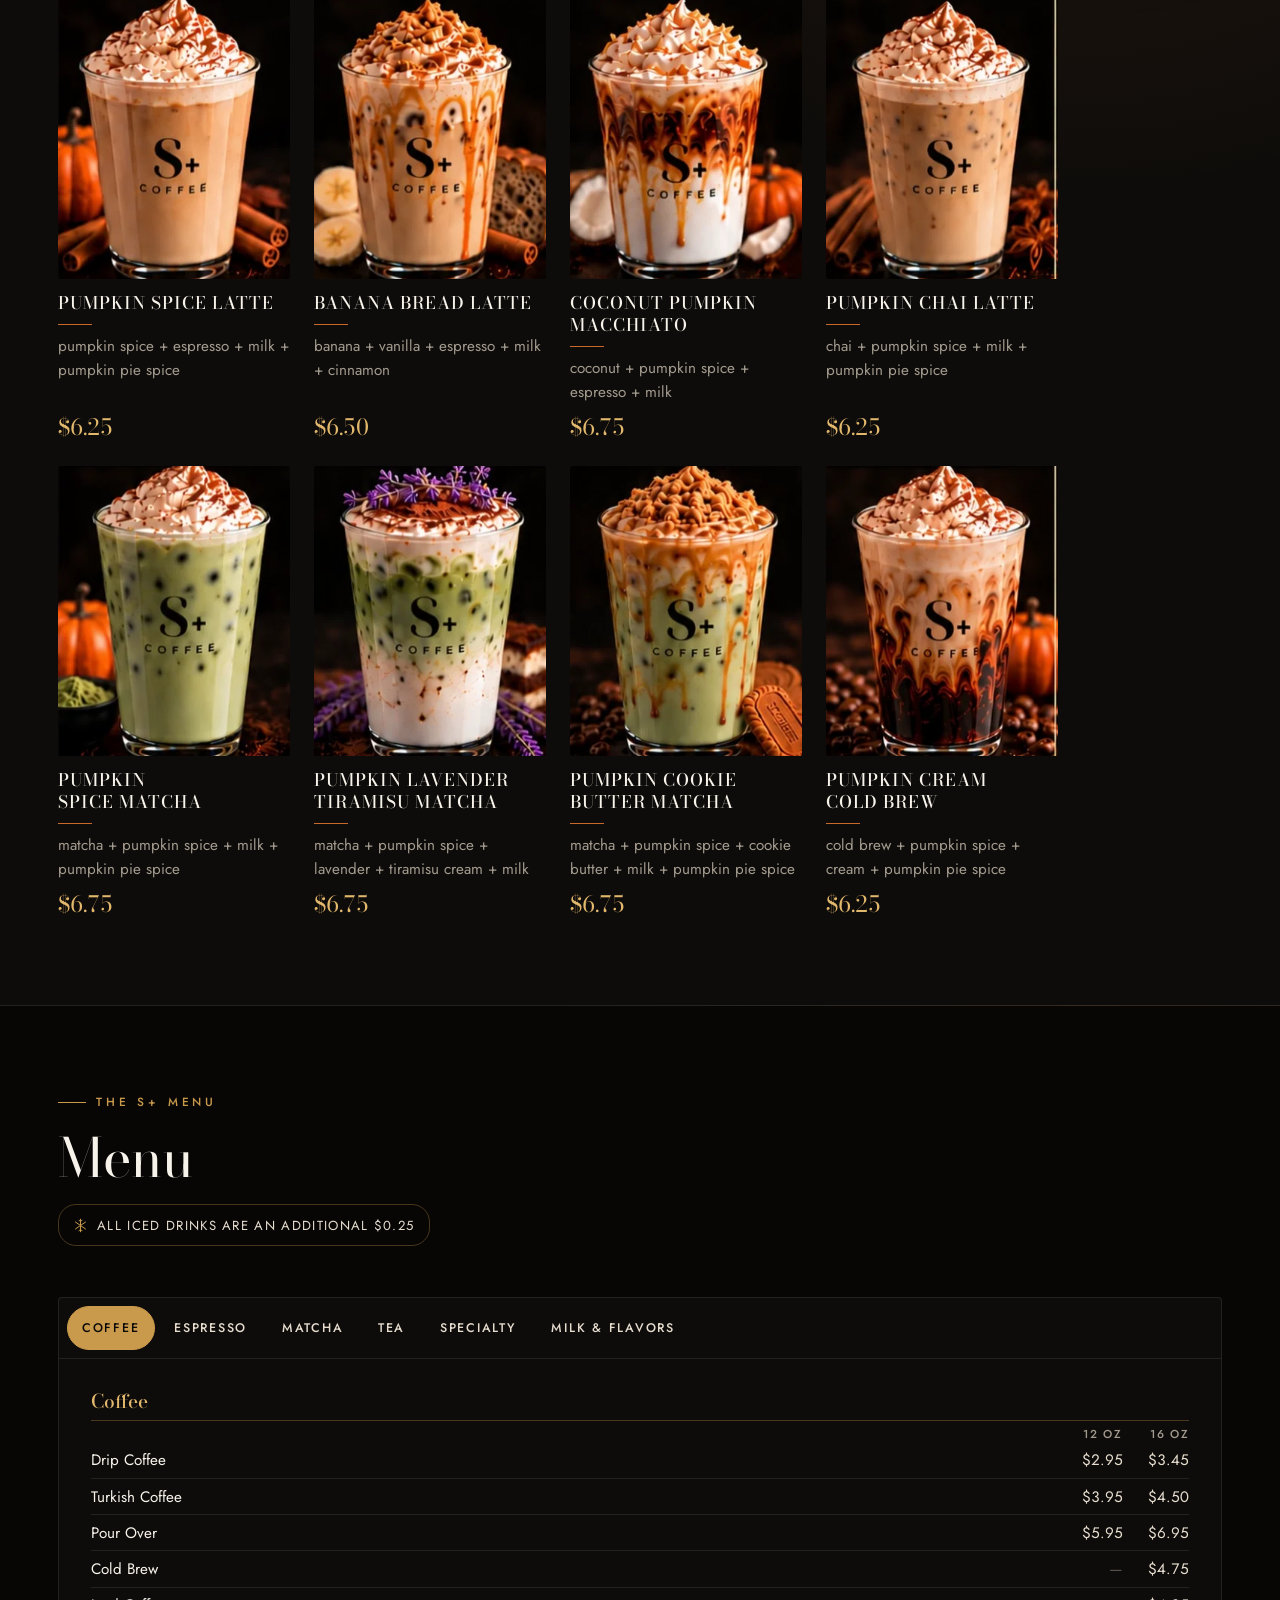
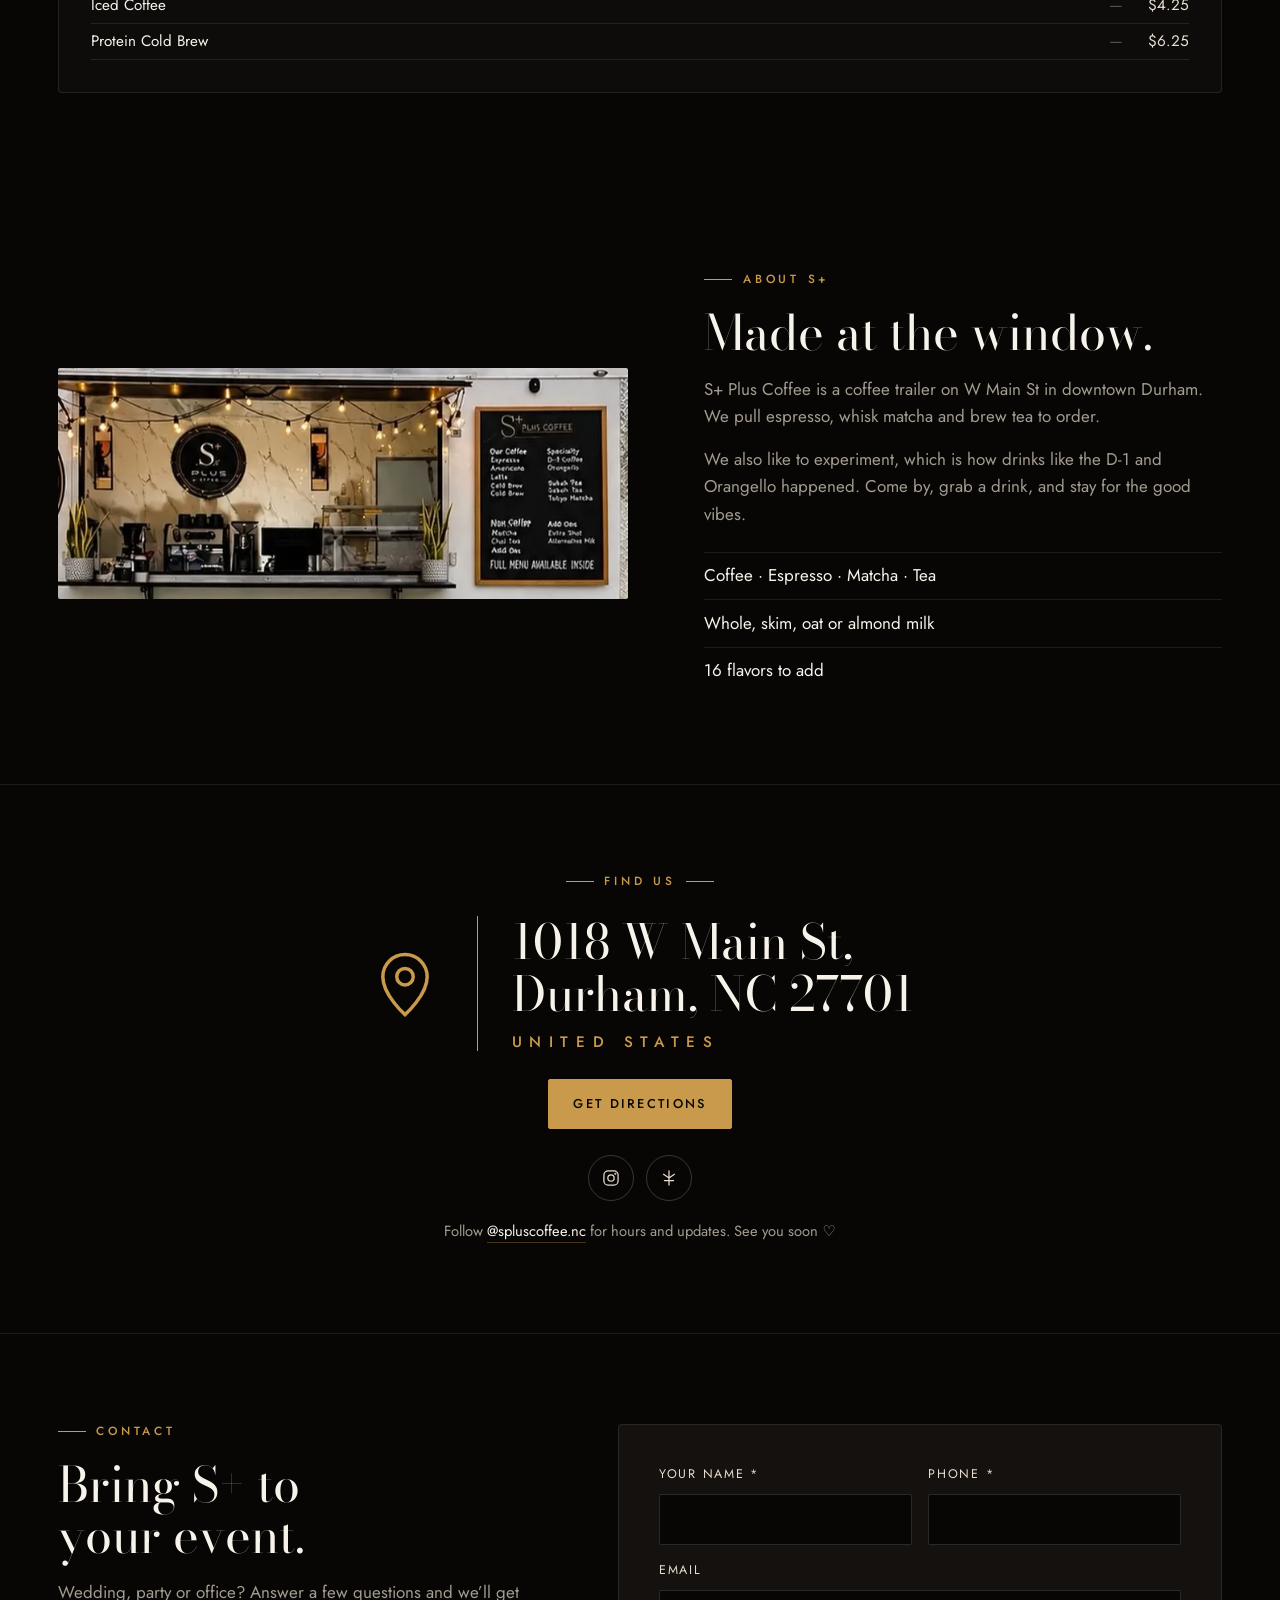
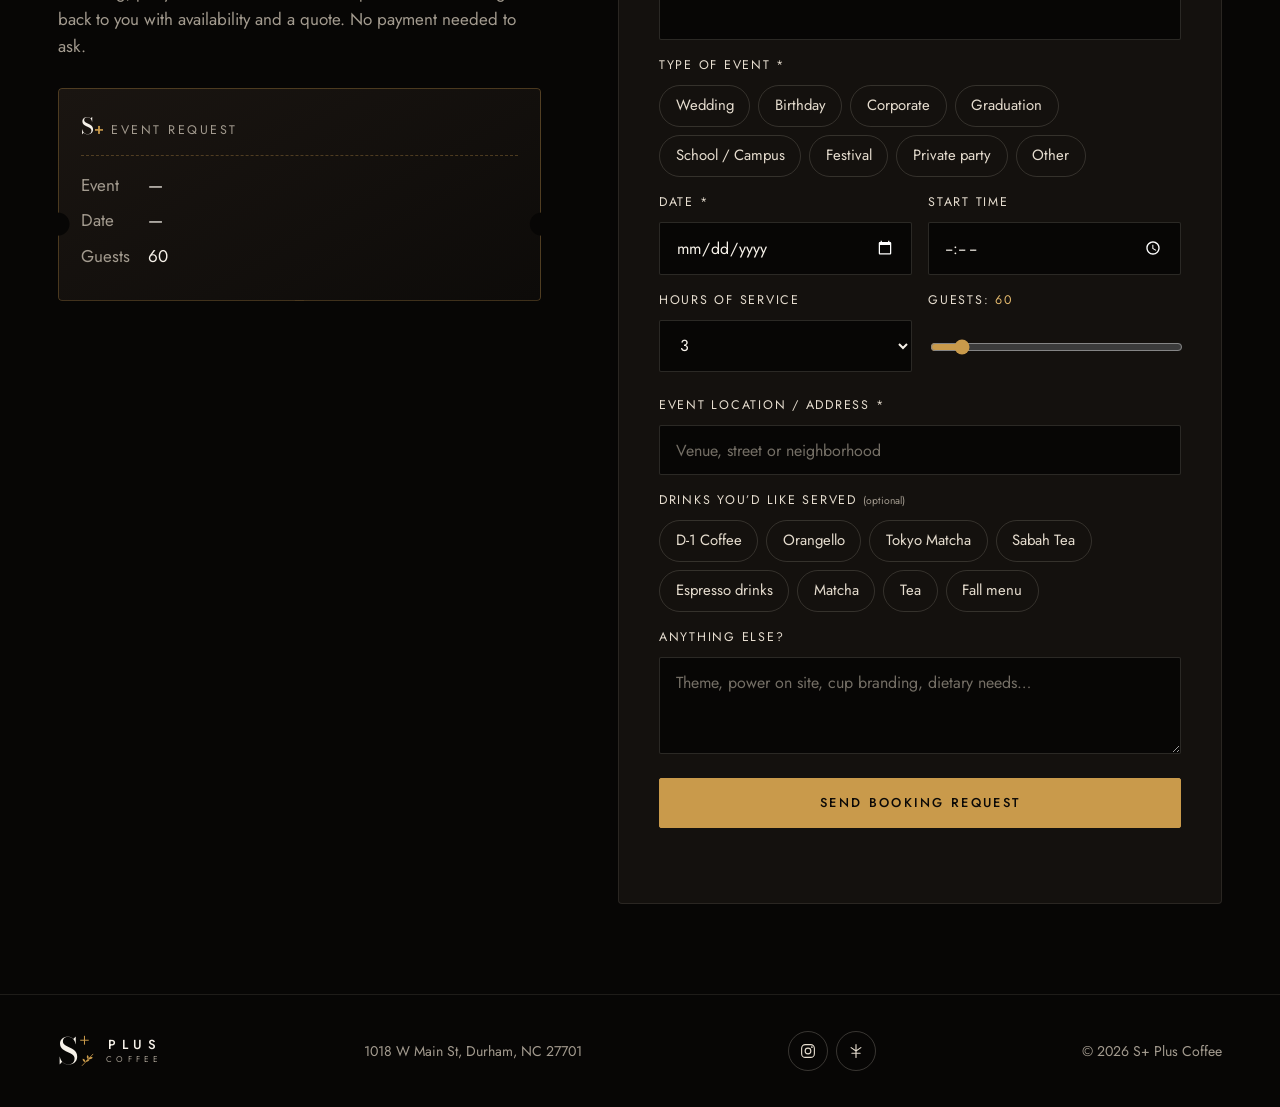
==== commit 1fbc1cc4: "Polish the trailer hero and complete the Find Us social icons - Hero: rounded framed photo with soft" ====
--- a/index.html
+++ b/index.html
@@ -47,9 +47,14 @@
         </div>
       </div>
       <figure class="hero-media">
-        <img src="assets/img/trailer.webp" width="1309" height="754" fetchpriority="high" decoding="async"
-             alt="The white S+ Plus Coffee trailer with its serving window open, string lights, an espresso machine and a chalkboard menu">
-        <figcaption>The S+ trailer at 1018 W Main St</figcaption>
+        <div class="hero-frame">
+          <img src="assets/img/trailer.webp" width="1309" height="754" fetchpriority="high" decoding="async"
+               alt="The white S+ Plus Coffee trailer with its serving window open, string lights, an espresso machine and a chalkboard menu">
+        </div>
+        <figcaption class="hero-badge">
+          <svg viewBox="0 0 24 24" aria-hidden="true"><path d="M12 21s6.5-5.8 6.5-11a6.5 6.5 0 1 0-13 0c0 5.2 6.5 11 6.5 11z"/><circle cx="12" cy="10" r="2.3"/></svg>
+          <span><b>The S+ trailer</b>1018 W Main St · Durham, NC</span>
+        </figcaption>
       </figure>
     </section>
 
@@ -109,7 +114,7 @@
 
     <!-- LOCATION -->
     <section class="section location" id="location">
-      <p class="eyebrow">Find the trailer</p>
+      <p class="eyebrow">Find us</p>
       <div class="address-block">
         <svg class="pin" viewBox="0 0 24 24" aria-hidden="true"><path d="M12 22s7-6.2 7-12a7 7 0 1 0-14 0c0 5.8 7 12 7 12z"/><circle cx="12" cy="10" r="2.6"/></svg>
         <address>
@@ -118,13 +123,11 @@
           <span class="addr-country" id="addrCountry"></span>
         </address>
       </div>
-      <p class="see-you">See you soon <span aria-hidden="true">♡</span></p>
       <div class="cta-row cta-center">
         <a class="btn btn-gold" id="directionsBtn" href="#" target="_blank" rel="noopener">Get directions</a>
-        <a class="btn btn-line" id="followBtn" href="#" target="_blank" rel="noopener">Follow S+ Coffee</a>
-      </div>
-      <p class="location-note">Check our Instagram for hours and updates.</p>
-      <div class="socials" id="socials"></div>
+      </div>
+      <div class="social-row" aria-label="S+ Plus Coffee on social media"></div>
+      <p class="location-note">Follow <a id="igHandle" href="#" target="_blank" rel="noopener"></a> for hours and updates. See you soon <span aria-hidden="true">♡</span></p>
     </section>
 
     <!-- CONTACT / EVENT BOOKING -->
@@ -191,6 +194,7 @@
       <span class="logo-words" aria-hidden="true"><span class="logo-plusword">Plus</span><span class="logo-coffee">Coffee</span></span>
     </a>
     <p id="footerAddr"></p>
+    <div class="social-row social-row-sm" aria-label="S+ Plus Coffee on social media"></div>
     <p>© <span id="year"></span> S+ Plus Coffee</p>
   </footer>
 
--- a/css/styles.css
+++ b/css/styles.css
@@ -119,17 +119,47 @@
 .hero h1 { font-size: clamp(2.6rem, 4.8vw, 4.4rem); letter-spacing: -.01em; }
 .hero h1 em { color: var(--gold-hi); }
 .lede { margin: 1.6rem 0 2.4rem; max-width: 30em; color: var(--muted); font-size: 1.08rem; }
-.hero-media { position: relative; margin: 0; }
-.hero-media::before {
-  content: ""; position: absolute; inset: -14px 14px 14px -14px; border: 1px solid var(--line); pointer-events: none;
-}
-.hero-media img { position: relative; width: 100%; aspect-ratio: 1309 / 754; object-fit: cover; border-radius: 2px; }
-.hero-media figcaption { margin-top: 1.4rem; font-size: .8rem; letter-spacing: .14em; text-transform: uppercase; color: var(--muted); text-align: right; }
+.hero { position: relative; isolation: isolate; }
+.hero::before {
+  content: ""; position: absolute; z-index: -1; right: 0; top: 10%; width: 60%; height: 80%; pointer-events: none;
+  background: radial-gradient(closest-side, rgba(201, 154, 75, .10), transparent);
+}
+.hero-media { position: relative; margin: 0 0 18px; padding: 14px; }
+/* Gold corner brackets */
+.hero-media::before, .hero-media::after {
+  content: ""; position: absolute; width: 64px; height: 64px; pointer-events: none; border: 0 solid var(--gold);
+}
+.hero-media::before { top: 0; left: 0; border-top-width: 1px; border-left-width: 1px; }
+.hero-media::after { right: 0; bottom: 0; border-right-width: 1px; border-bottom-width: 1px; }
+.hero-frame {
+  position: relative; overflow: hidden; border-radius: 6px;
+  box-shadow: 0 0 0 1px var(--line-soft), 0 40px 80px -36px rgba(0, 0, 0, .9);
+}
+.hero-frame img { width: 100%; aspect-ratio: 1309 / 754; object-fit: cover; transition: transform 1.6s var(--ease); }
+.hero-media:hover .hero-frame img { transform: scale(1.025); }
+.hero-frame::after { /* soft vignette so the photo sits in the dark page */
+  content: ""; position: absolute; inset: 0; pointer-events: none;
+  background: linear-gradient(180deg, transparent 62%, rgba(7, 6, 5, .55)), radial-gradient(120% 90% at 50% 45%, transparent 60%, rgba(7, 6, 5, .35));
+}
+.hero-badge {
+  position: absolute; left: 38px; bottom: -8px; z-index: 1; display: flex; align-items: center; gap: 12px;
+  padding: 10px 16px 10px 12px; border: 1px solid var(--line); border-radius: 4px;
+  background: rgba(7, 6, 5, .72); backdrop-filter: blur(8px); -webkit-backdrop-filter: blur(8px);
+  font-size: .8rem; letter-spacing: .06em; color: var(--text-2);
+}
+.hero-badge svg { width: 22px; height: 22px; flex: none; fill: none; stroke: var(--gold); stroke-width: 1.4; }
+.hero-badge b { display: block; font: 500 .68rem/1.4 var(--sans); letter-spacing: .2em; text-transform: uppercase; color: var(--gold); }
 
 @media (max-width: 900px) {
-  .hero { grid-template-columns: 1fr; padding-top: 112px; }
-  .hero-media::before { display: none; }
-  .hero-media figcaption { text-align: left; }
+  .hero { grid-template-columns: 1fr; padding-top: 112px; gap: 28px; }
+  .hero::before { width: 100%; top: 40%; height: 60%; }
+  .hero-media { padding: 10px; }
+  .hero-media::before, .hero-media::after { width: 40px; height: 40px; }
+}
+@media (max-width: 520px) {
+  .hero-badge { position: static; margin-top: 14px; }
+  .hero-media { margin-bottom: 0; }
+  .hero-frame::after { background: radial-gradient(120% 90% at 50% 45%, transparent 65%, rgba(7, 6, 5, .3)); }
 }
 
 /* ── Sections ────────────────────────────────── */
@@ -288,18 +318,27 @@
 /* ── Location ────────────────────────────────── */
 .location { text-align: center; display: flex; flex-direction: column; align-items: center; border-top: 1px solid var(--line-soft); }
 .location .eyebrow::after { content: ""; width: 28px; height: 1px; background: currentColor; }
-.address-block { display: flex; align-items: center; gap: clamp(18px, 3vw, 34px); text-align: left; margin-top: .6rem; }
+.address-block { display: flex; align-items: center; gap: clamp(18px, 3vw, 34px); text-align: left; margin: .4rem 0 1.8rem; }
 .pin { flex: none; width: clamp(46px, 7vw, 76px); height: auto; fill: none; stroke: var(--gold); stroke-width: 1.1; }
 .address-block address { font-style: normal; border-left: 1px solid var(--gold); padding-left: clamp(18px, 3vw, 34px); display: flex; flex-direction: column; }
 .addr-street, .addr-city { font: 400 clamp(1.8rem, 4.2vw, 3rem)/1.1 var(--display); color: var(--text); }
 .addr-country { margin-top: .9rem; font: 500 clamp(.72rem, 1.6vw, .95rem)/1 var(--sans); letter-spacing: .5em; text-transform: uppercase; color: var(--gold); }
 .see-you { margin: clamp(24px, 3.5vw, 36px) 0 1.3rem; font: italic 400 clamp(1.5rem, 3vw, 2rem)/1 var(--display); color: var(--gold-hi); }
 .cta-center { justify-content: center; }
-.location-note { margin-top: 1.4rem; font-size: .92rem; color: var(--muted); }
-.socials { display: flex; flex-wrap: wrap; justify-content: center; gap: 10px 26px; margin-top: 1.4rem; }
-.socials a { display: inline-flex; align-items: center; gap: .55em; color: var(--text-2); text-decoration: none; font-size: .95rem; padding: .4em 0; border-bottom: 1px solid transparent; transition: border-color .3s, color .3s; }
-.socials a:hover { color: var(--text); border-color: var(--gold); }
-.socials svg { width: 18px; height: 18px; stroke: var(--gold); fill: none; stroke-width: 1.6; }
+.location-note { margin-top: 1.2rem; font-size: .92rem; color: var(--muted); }
+.social-row { display: flex; flex-wrap: wrap; justify-content: center; gap: 12px; margin-top: 1.6rem; }
+.social-icon {
+  display: grid; place-items: center; width: 46px; height: 46px; border-radius: 50%;
+  border: 1px solid rgba(230, 221, 207, .22); color: var(--text-2);
+  transition: color .3s, border-color .3s, background .3s, transform .3s var(--ease);
+}
+.social-icon svg { width: 20px; height: 20px; fill: none; stroke: currentColor; stroke-width: 1.5; stroke-linecap: round; stroke-linejoin: round; }
+.social-icon:hover, .social-icon:focus-visible { color: var(--gold-hi); border-color: var(--gold); background: rgba(201, 154, 75, .08); transform: translateY(-2px); }
+.social-row-sm { margin-top: 0; gap: 8px; }
+.social-row-sm .social-icon { width: 40px; height: 40px; }
+.social-row-sm .social-icon svg { width: 18px; height: 18px; }
+.location-note a { color: var(--text); text-decoration: none; border-bottom: 1px solid var(--line); }
+.location-note a:hover { color: var(--gold-hi); border-color: var(--gold); }
 
 /* ── Contact / booking ───────────────────────── */
 #contact { border-top: 1px solid var(--line-soft); }
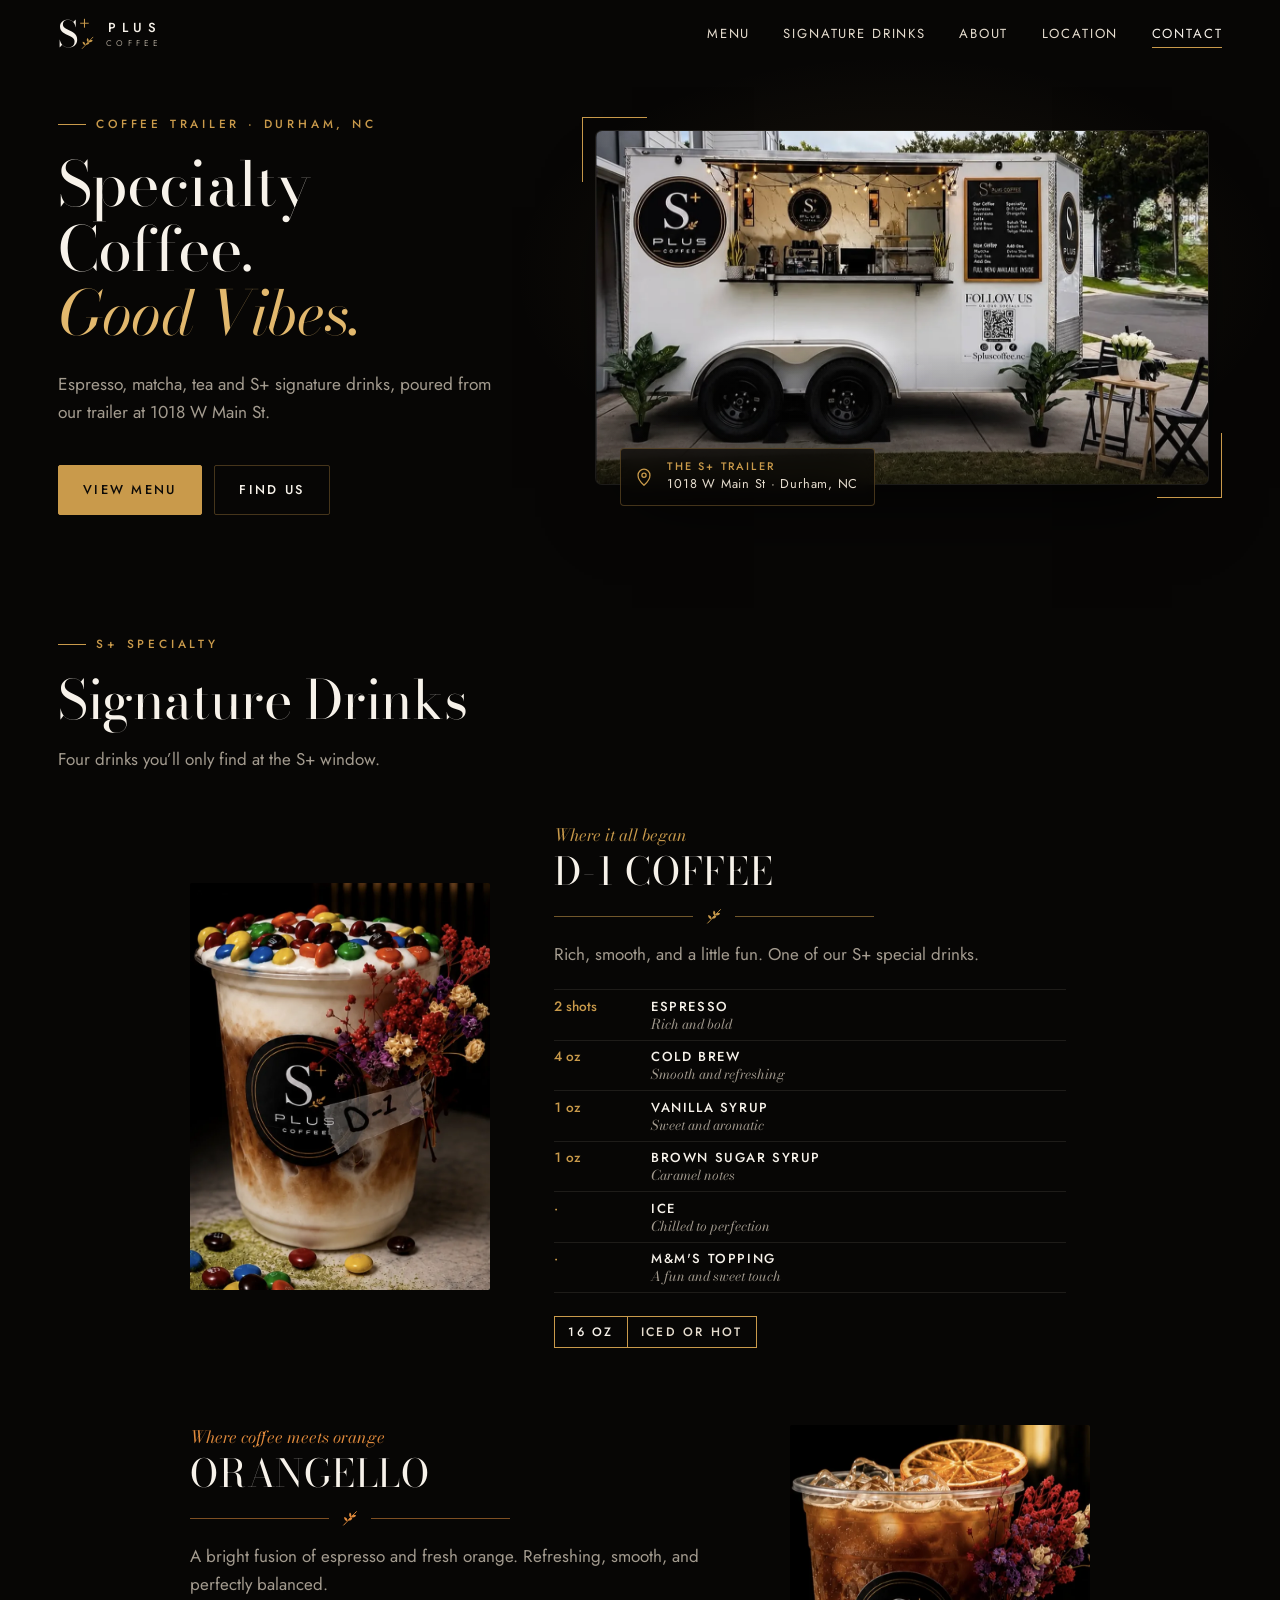
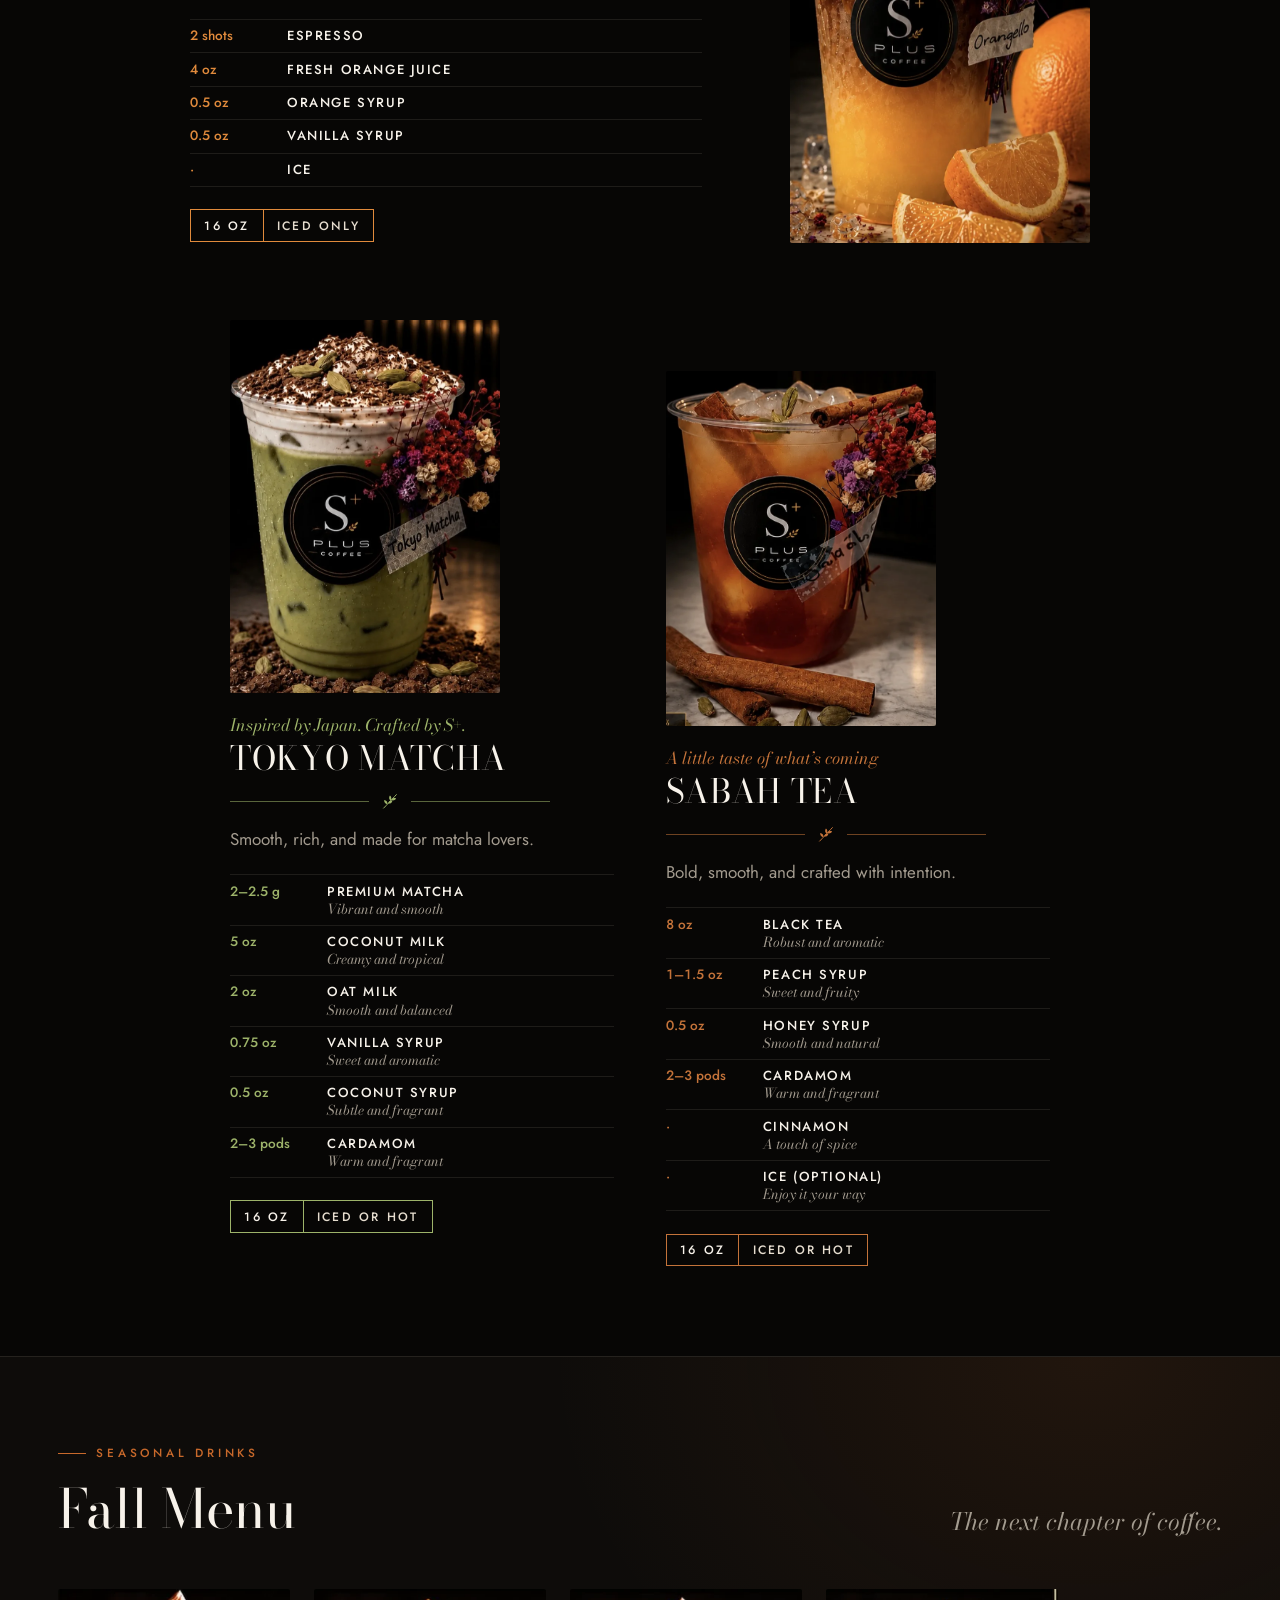
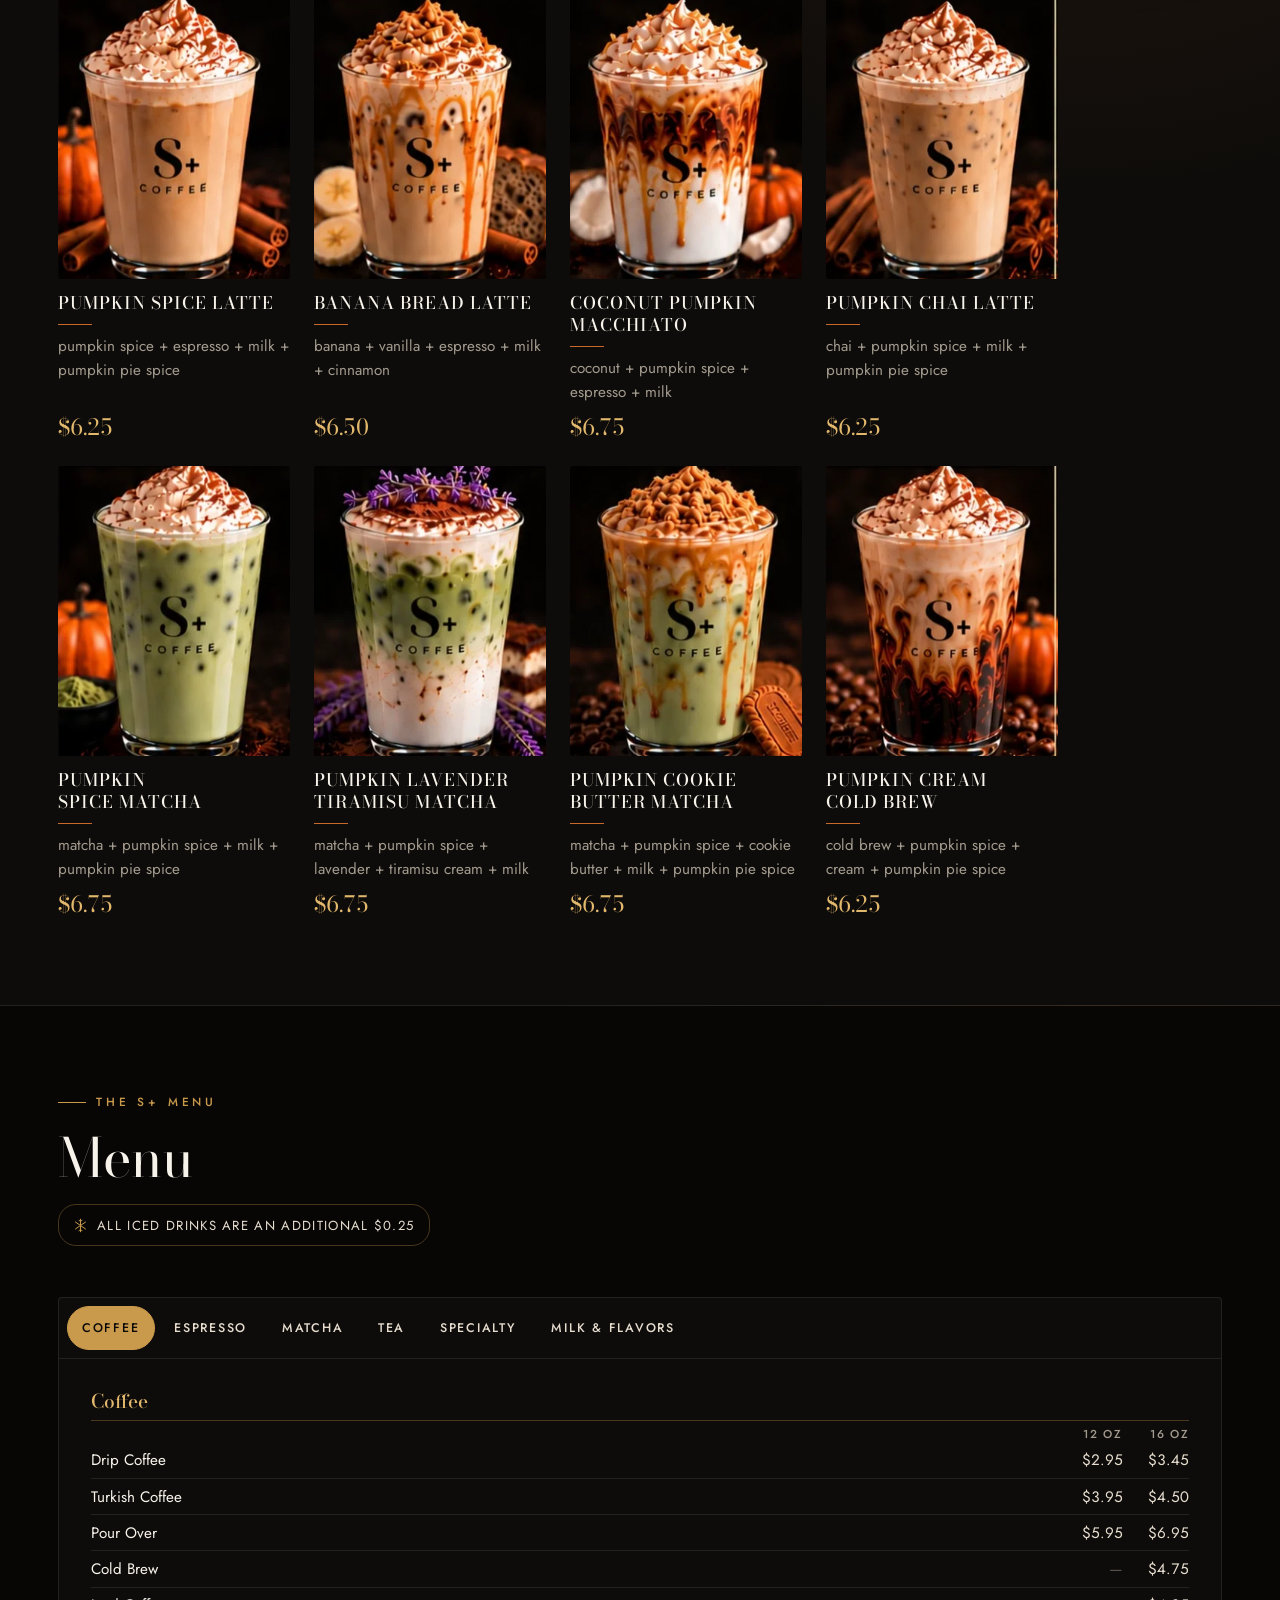
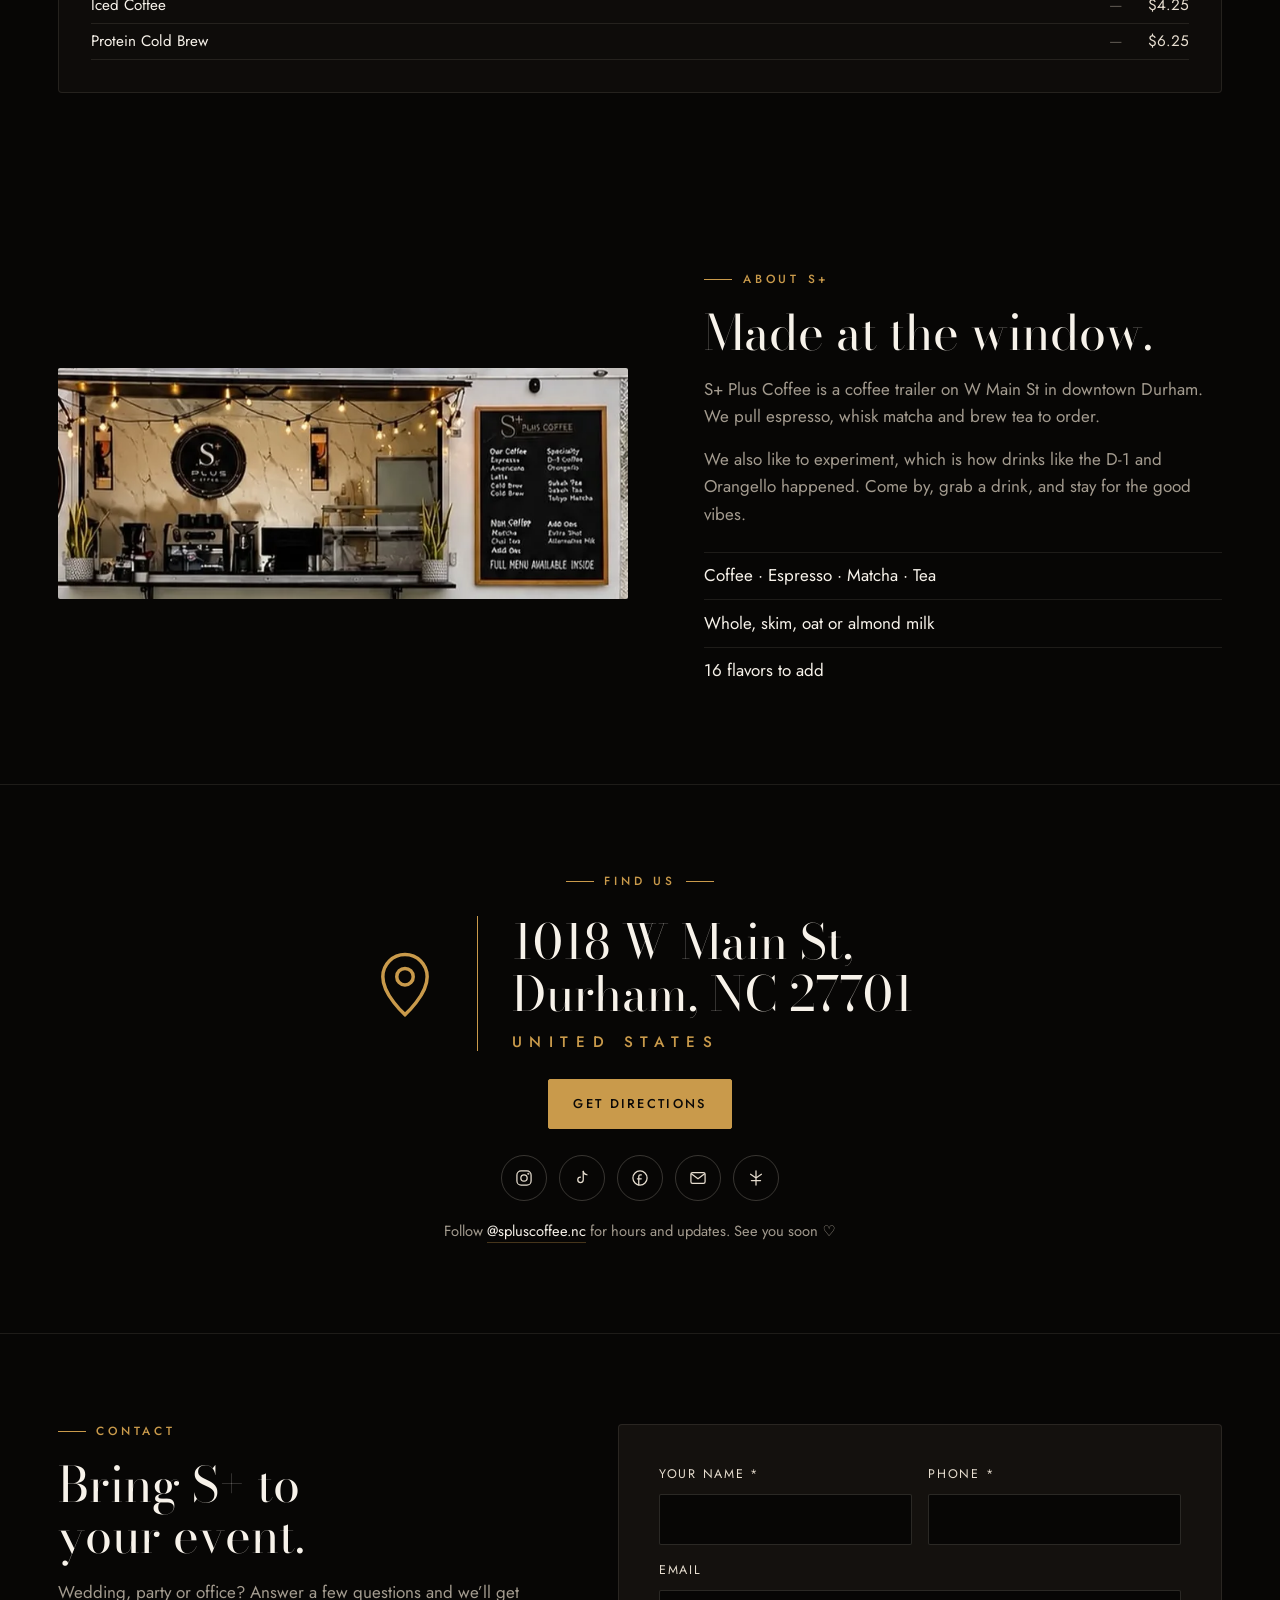
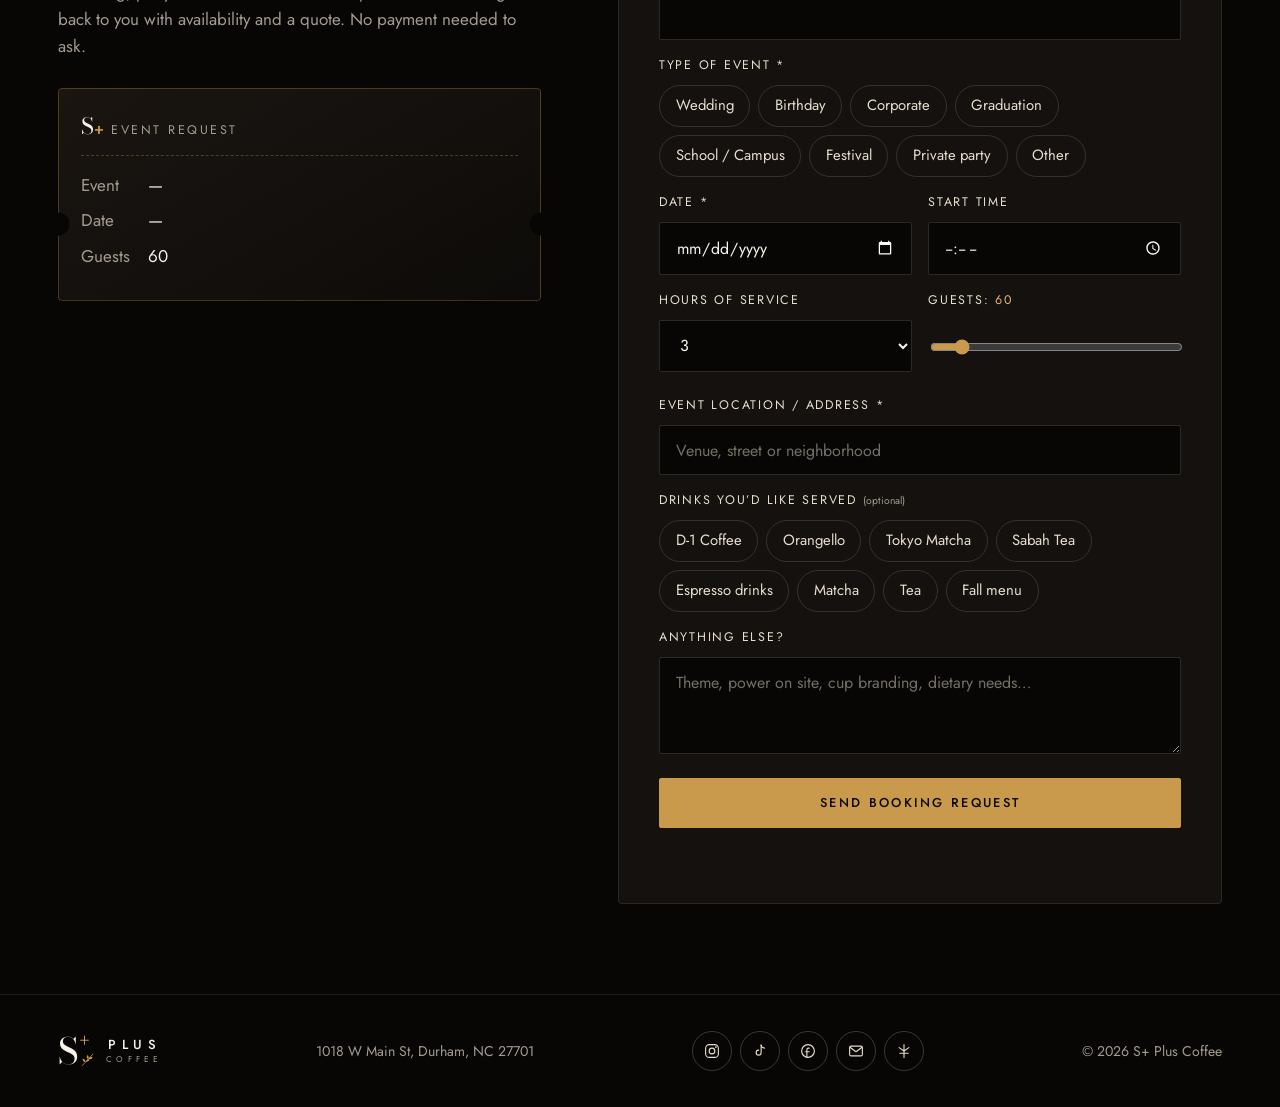
==== commit 6039e5cc: "Serve the site at spluscoffee.com - Add CNAME for GitHub Pages - Canonical URL and absolute share im" ====
--- a/index.html
+++ b/index.html
@@ -8,7 +8,9 @@
   <meta name="theme-color" content="#070605">
   <meta property="og:title" content="S+ Plus Coffee · Durham, NC">
   <meta property="og:description" content="Specialty coffee and good vibes from the S+ trailer at 1018 W Main St, Durham.">
-  <meta property="og:image" content="assets/img/trailer.webp">
+  <meta property="og:image" content="https://spluscoffee.com/assets/img/trailer.webp">
+  <meta property="og:url" content="https://spluscoffee.com/">
+  <link rel="canonical" href="https://spluscoffee.com/">
   <link rel="icon" href="assets/favicon.svg" type="image/svg+xml">
   <link rel="preconnect" href="https://fonts.googleapis.com">
   <link rel="preconnect" href="https://fonts.gstatic.com" crossorigin>
